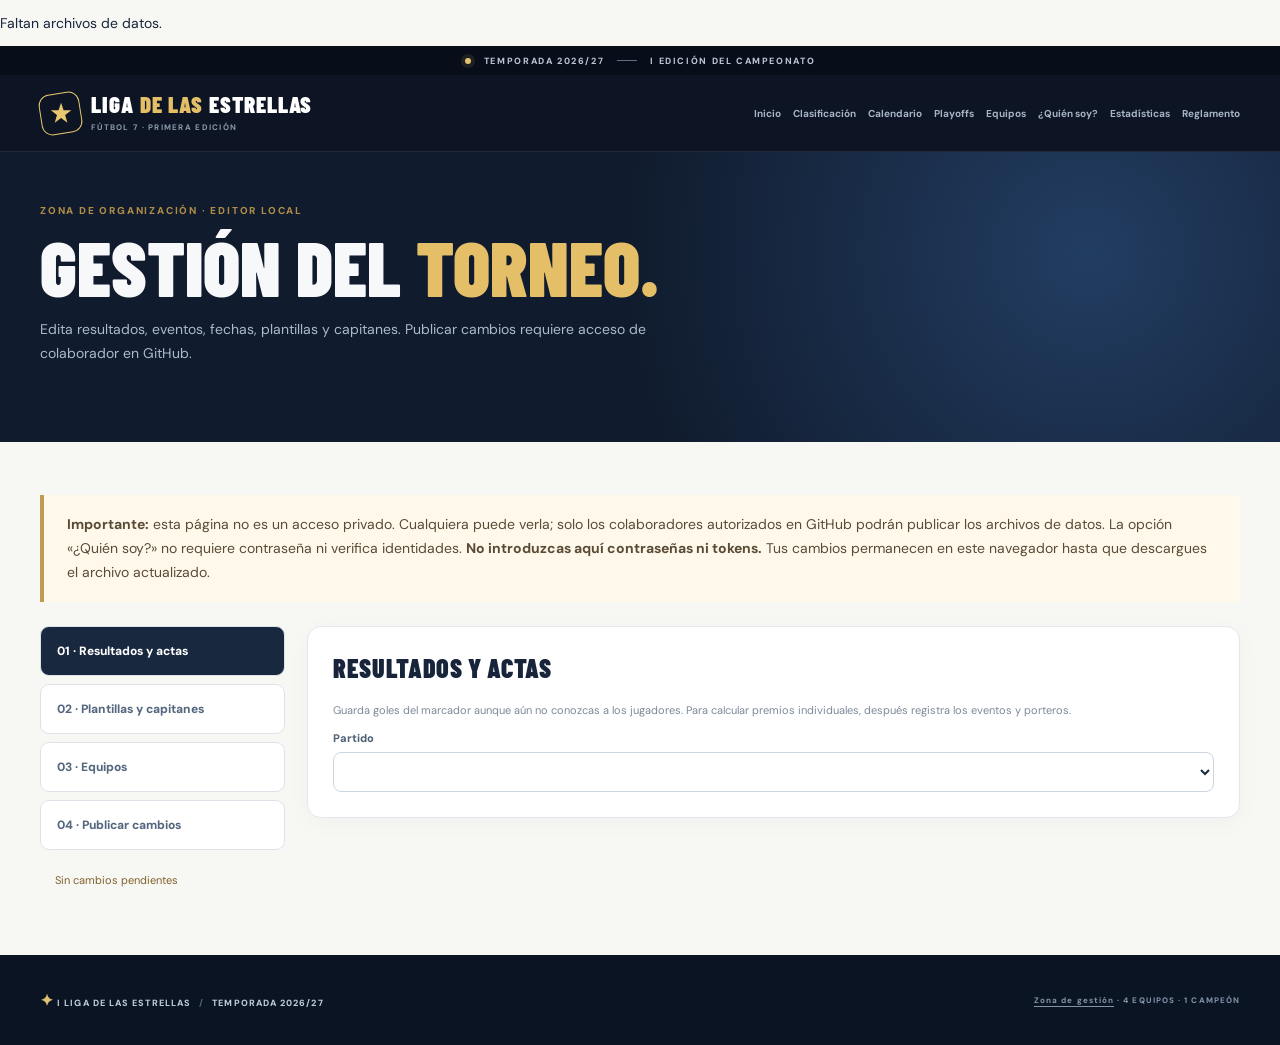
==== admin.html @ 29968f1a "Actualizar carga de datos en admin.html" ====
<!doctype html>
<html lang="es">
<head>
<meta charset="utf-8"><meta name="viewport" content="width=device-width,initial-scale=1">
<meta name="theme-color" content="#0d1524">
<meta name="description" content="Web oficial de la I Liga de las Estrellas de fútbol 7. Calendario, clasificación, equipos, playoffs y estadísticas.">
<title>Gestión | I Liga de las Estrellas</title>
<link rel="preconnect" href="https://fonts.googleapis.com"><link rel="preconnect" href="https://fonts.gstatic.com" crossorigin>
<link href="https://fonts.googleapis.com/css2?family=Barlow+Condensed:wght@500;600;700;800;900&family=DM+Sans:wght@400;500;600;700;800&display=swap" rel="stylesheet">
<link rel="stylesheet" href="styles.css"><link rel="stylesheet" href="site.css">
<script src="data.js?v=datos-20261115-2" defer></script><script src="core.js" defer></script><script src="site.js" defer></script><script src="admin.js" defer></script>
</head><body data-page="admin">
<div class="announcement"><span class="pulse"></span> TEMPORADA 2026/27 <span class="announcement-line"></span> I EDICIÓN DEL CAMPEONATO</div>
<header class="site-header"><div class="container header-inner">
<a class="brand" href="index.html" aria-label="Inicio, I Liga de las Estrellas"><span class="brand-mark" aria-hidden="true"><svg viewBox="0 0 40 40"><path d="M20 3 23.9 14.2 35.8 14.5 26.3 21.7 29.8 33.4 20 26.4 10.2 33.4 13.7 21.7 4.2 14.5 16.1 14.2Z" fill="currentColor"/></svg></span><span class="brand-name">LIGA <em>DE LAS</em> ESTRELLAS<small>FÚTBOL 7 · PRIMERA EDICIÓN</small></span></a>
<nav class="nav nav-full" aria-label="Navegación principal"><a href="index.html">Inicio</a><a href="liga.html">Clasificación</a><a href="calendario.html">Calendario</a><a href="playoffs.html">Playoffs</a><a href="equipos.html">Equipos</a><a href="quien-soy.html">¿Quién soy?</a><a href="estadisticas.html">Estadísticas</a><a href="reglamento.html">Reglamento</a></nav>
<button class="mobile-menu-btn" id="menu-toggle" aria-label="Abrir menú" aria-expanded="false" type="button">☰</button>
</div><nav class="mobile-menu" id="mobile-menu" aria-label="Navegación móvil"><a href="index.html">Inicio</a><a href="liga.html">Clasificación</a><a href="calendario.html">Calendario</a><a href="playoffs.html">Playoffs</a><a href="equipos.html">Equipos</a><a href="quien-soy.html">¿Quién soy?</a><a href="estadisticas.html">Estadísticas</a><a href="reglamento.html">Reglamento</a></nav></header>
<main><section class="page-hero"><div class="container"><span class="section-index">ZONA DE ORGANIZACIÓN · EDITOR LOCAL</span><h1>GESTIÓN DEL <em>TORNEO.</em></h1><p>Edita resultados, eventos, fechas, plantillas y capitanes. Publicar cambios requiere acceso de colaborador en GitHub.</p></div></section>
<section class="container section-block"><div class="admin-warning"><strong>Importante:</strong> esta página no es un acceso privado. Cualquiera puede verla; solo los colaboradores autorizados en GitHub podrán publicar los archivos de datos. La opción «¿Quién soy?» no requiere contraseña ni verifica identidades. <strong>No introduzcas aquí contraseñas ni tokens.</strong> Tus cambios permanecen en este navegador hasta que descargues el archivo actualizado.</div>
<div class="admin-layout"><aside class="admin-sidebar"><button type="button" class="admin-tab active" data-admin-tab="results">01 · Resultados y actas</button><button type="button" class="admin-tab" data-admin-tab="rosters">02 · Plantillas y capitanes</button><button type="button" class="admin-tab" data-admin-tab="teams">03 · Equipos</button><button type="button" class="admin-tab" data-admin-tab="publish">04 · Publicar cambios</button><div class="admin-dirty" id="dirty-status">Sin cambios pendientes</div></aside>
<div class="admin-main">
<section class="admin-pane" id="admin-results"><div class="panel"><h2>RESULTADOS Y ACTAS</h2><p class="small-note">Guarda goles del marcador aunque aún no conozcas a los jugadores. Para calcular premios individuales, después registra los eventos y porteros.</p><label class="form-field"><span>Partido</span><select id="admin-match"></select></label><div id="admin-match-form"></div></div></section>
<section class="admin-pane hidden" id="admin-rosters"><div class="panel"><h2>PLANTILLAS, FOTOS Y CAPITANES</h2><p class="small-note">Puedes subir la foto al crear cada jugador o cambiarla después. La imagen queda dentro del archivo data.js que exportarás para GitHub. Pide permiso a cada persona para publicar su fotografía.</p><form id="add-player-form" class="form-grid"><label class="form-field"><span>Nombre</span><input id="player-name" type="text" required placeholder="Nombre y apellidos" maxlength="80"></label><label class="form-field"><span>Equipo</span><select id="player-team" required></select></label><label class="form-field"><span>Dorsal (opcional)</span><input id="player-number" type="number" min="0" max="99"></label><label class="form-field"><span>Posición</span><select id="player-position"><option value="POR">Portero</option><option value="DEF">Defensa</option><option value="MED">Centrocampista</option><option value="DEL">Delantero</option></select></label><label class="form-field"><span>Fotografía (JPG, PNG o WebP)</span><input id="player-photo" type="file" accept="image/jpeg,image/png,image/webp,image/heic,image/heif"><small class="photo-field-help">La foto se reducirá automáticamente antes de guardarla.</small></label><label class="form-check"><input id="player-captain" type="checkbox"> Es capitán</label><button class="gold-button" type="submit">Añadir jugador</button></form><div id="admin-player-list"></div><input id="edit-player-photo" class="visually-hidden" type="file" accept="image/jpeg,image/png,image/webp,image/heic,image/heif" aria-label="Cambiar fotografía de jugador"></div></div></section>
<section class="admin-pane hidden" id="admin-teams"><div class="panel"><h2>NOMBRES Y COLORES</h2><p class="small-note">Puedes cambiar los nombres visibles, abreviaturas y colores. No cambies los identificadores técnicos: son los que vinculan equipos y partidos.</p><div id="admin-team-list"></div></div></section>
<section class="admin-pane hidden" id="admin-publish"><div class="panel"><h2>GUARDAR Y PUBLICAR</h2><p>Descarga el archivo <code>data.js</code> y súbelo al repositorio, sustituyendo el anterior. Una vez confirmado el cambio en GitHub, la web pública se actualizará con el nuevo calendario, las tablas y los premios.</p><div class="admin-buttons"><button class="gold-button" id="download-data" type="button">↓ Descargar data.js actualizado</button><button class="outline-button outline-dark" id="download-backup" type="button">↓ Descargar copia JSON</button></div><div class="admin-steps"><p><strong>1.</strong> En GitHub, abre el repositorio del torneo.</p><p><strong>2.</strong> Selecciona <strong>Add file → Upload files</strong> y sube el nuevo <code>data.js</code> para reemplazar el existente.</p><p><strong>3.</strong> Pulsa <strong>Commit changes</strong>. GitHub Pages desplegará el sitio actualizado.</p><p><strong>4.</strong> Avisad al otro administrador antes de editar la siguiente tanda de actas para evitar sobrescribir sus cambios.</p></div><p class="small-note">Si vuestro repositorio está bajo una cuenta personal, añade dos usuarios como colaboradores desde Settings → Collaborators. Cada cual entrará con su propia cuenta GitHub.</p></div><div class="panel"><h2>IMPORTAR COPIA DE SEGURIDAD</h2><p class="small-note">Solo admite archivos JSON exportados por este editor. Carga la copia si necesitas recuperar datos que todavía no has publicado.</p><input id="import-json" type="file" accept=".json,application/json"></div></section>
</div></div></section></main><div class="toast" id="toast" role="status" aria-live="polite"></div>
<footer class="footer"><div class="container footer-content"><div><span class="footer-star">✦</span> I LIGA DE LAS ESTRELLAS <span class="footer-separator">/</span> TEMPORADA 2026/27</div><span><a href="admin.html">Zona de gestión</a> · 4 EQUIPOS · 1 CAMPEÓN</span></div></footer>
</body></html>
---- styles.css ----
:root{--night:#0d1524;--night-2:#142137;--night-3:#1a2a43;--ink:#17243a;--muted:#76829a;--gold:#e5bf67;--gold-light:#f6d98f;--paper:#f7f7f4;--line:#e4e8ed;--cyan:#6ec5d7;--red:#e47770;--purple:#9c91d9;--green:#7ad0a1;--radius:14px}
*{box-sizing:border-box}html{scroll-behavior:smooth}body{margin:0;color:var(--ink);background:var(--paper);font-family:"DM Sans",Arial, sans-serif;font-size:14px;-webkit-font-smoothing:antialiased}a{color:inherit;text-decoration:none}button{font:inherit;cursor:pointer}button:focus-visible,a:focus-visible{outline:3px solid var(--gold);outline-offset:3px}.container{width:min(1200px,calc(100% - 64px));margin-inline:auto}.announcement{background:#080e19;color:#b9c5d3;letter-spacing:.18em;font-weight:800;text-align:center;font-size:9px;height:29px;display:flex;align-items:center;justify-content:center;gap:13px}.pulse{display:inline-block;width:6px;height:6px;background:#e7c270;border-radius:50%;box-shadow:0 0 0 4px #e7c27019}.announcement-line{display:inline-block;height:1px;width:20px;background:#607084}
.site-header{background:var(--night);color:white;border-bottom:1px solid #ffffff16}.header-inner{height:76px;display:flex;align-items:center;justify-content:space-between;gap:30px}.brand{display:flex;align-items:center;gap:10px;min-width:260px}.brand-mark{height:41px;width:41px;color:#e8c76e;border:1.5px solid #e8c76e;border-radius:11px;transform:rotate(-9deg);display:grid;place-items:center}.brand-mark svg{height:26px;width:26px;transform:rotate(9deg)}.brand-name{display:block;font-family:"Barlow Condensed",Impact,sans-serif;letter-spacing:.04em;font-size:23px;line-height:.85;font-weight:900}.brand-name em{color:var(--gold);font-style:normal}.brand-name small{display:block;margin-top:8px;color:#8b9aad;font:700 8px/1 "DM Sans",sans-serif;letter-spacing:.16em}.nav{display:flex;align-items:stretch;gap:28px;height:100%}.nav a{display:flex;align-items:center;position:relative;color:#a7b4c5;font-size:12px;font-weight:700}.nav a:hover,.nav a.active{color:#f7f1e6}.nav a.active:after{content:"";height:3px;background:var(--gold);position:absolute;bottom:0;left:0;right:0}.header-season{font:800 21px "Barlow Condensed",sans-serif;letter-spacing:.035em;border:1px solid #ffffff26;padding:7px 10px;color:white}.header-season span{color:var(--gold)}
.hero{position:relative;overflow:hidden;color:white;background:radial-gradient(ellipse at 79% 24%,#24436a 0%,transparent 39%),radial-gradient(ellipse at 18% 90%,#1b334e 0%,transparent 48%),linear-gradient(130deg,#0e1828 0%,#111e32 64%,#14243c 100%)}.hero:before{content:"";position:absolute;inset:0;opacity:.13;background-image:linear-gradient(#afc1ce2c 1px,transparent 1px),linear-gradient(90deg,#afc1ce2c 1px,transparent 1px);background-size:52px 52px;mask-image:linear-gradient(90deg,transparent 10%,black 65%)}.hero:after{content:"";position:absolute;width:640px;height:640px;right:-230px;top:-270px;border-radius:50%;border:1px solid #cfd9e321;box-shadow:0 0 0 75px #cfd9e307,0 0 0 155px #cfd9e307,0 0 0 250px #cfd9e305}.hero-orbit{position:absolute;border:1px solid #ffffff10;border-radius:50%;pointer-events:none}.orbit-one{width:900px;height:900px;left:-650px;bottom:-590px}.orbit-two{width:700px;height:700px;right:-500px;bottom:-500px}.hero-inner{position:relative;z-index:1;padding-top:42px}.eyebrow{display:flex;align-items:center;gap:10px;color:#b8c5d4;letter-spacing:.19em;font-size:9px;font-weight:800}.eyebrow-stroke{width:30px;height:2px;background:var(--gold)}.hero-grid{display:grid;grid-template-columns:1fr 270px;align-items:center;gap:36px;padding:56px 0 57px}.hero-kicker{font-size:11px;font-weight:800;letter-spacing:.23em;color:var(--gold)}.hero-kicker span{padding:0 6px;color:#6e8398}.hero h1{font:900 clamp(58px,7.4vw,112px)/.87 "Barlow Condensed",Impact,sans-serif;letter-spacing:-.015em;margin:22px 0}.hero h1 span{color:var(--gold)}.hero-copy{max-width:580px;font-size:14px;line-height:1.85;color:#b3c1d0;margin:22px 0 0}.hero-emblem{display:flex;flex-direction:column;align-items:center;opacity:.93;transform:rotate(-8deg)}.emblem-outer{width:218px;height:218px;display:grid;place-items:center;border:1px solid #d6b76c6c;border-radius:50%;box-shadow:0 0 0 7px #d6b76c0c,0 0 0 14px #d6b76c0f,0 0 0 23px #d6b76c08}.emblem-inner{height:185px;width:185px;border:2px dashed #d6b76c88;border-radius:50%;display:flex;flex-direction:column;align-items:center;justify-content:center}.emblem-star{font-size:51px;color:var(--gold);line-height:1}.emblem-num{font:900 67px/.9 "Barlow Condensed",sans-serif;color:white}.emblem-label{font-size:10px;letter-spacing:.3em;color:#d9be78;font-weight:800;margin-top:12px}.emblem-sub{font:800 11px "Barlow Condensed",sans-serif;letter-spacing:.39em;color:#d9be78;margin-top:32px}.hero-bottom{border-top:1px solid #ffffff24;display:flex;gap:32px;align-items:center;padding:23px 0 28px}.hero-team-label{color:#8fa2ba;font-size:9px;letter-spacing:.16em;font-weight:800;white-space:nowrap}.team-rail{display:flex;gap:22px;flex-wrap:wrap}.team-item{display:flex;align-items:center;gap:8px;color:#dce5ed;font-weight:700;font-size:11px}.team-dot{display:flex;align-items:center;justify-content:center;width:26px;height:26px;background:#ffffff0d;color:white;border:1px solid var(--team-color);border-radius:6px;font:800 10px "Barlow Condensed",sans-serif;letter-spacing:.05em}
.filters-wrap{background:#fff;border-bottom:1px solid var(--line);box-shadow:0 8px 26px #11203b05}.filters-inner{display:flex;gap:16px;align-items:center;justify-content:space-between;min-height:87px}.filter-heading{font-size:10px;letter-spacing:.13em;font-weight:800;display:flex;align-items:center;gap:10px}.small-cross{font-size:20px;color:#c29c4e;font-weight:500}.status-tag{letter-spacing:.08em;font-size:9px;color:#227b5b;background:#e5f5ed;padding:6px 8px;border-radius:4px}.status-tag.demo{background:#fff0d2;color:#976b1c}.filter-actions{display:flex;gap:17px;align-items:center}.segmented{display:flex;padding:4px;gap:2px;background:#edf0f3;border-radius:9px}.segment{background:transparent;border:0;color:#79849a;border-radius:6px;padding:11px 13px;font-weight:800;font-size:11px;transition:.16s}.segment.selected{color:white;background:var(--night-2);box-shadow:0 3px 7px #05182c19}.segment:hover:not(.selected){color:var(--ink)}.demo-toggle{display:flex;align-items:center;gap:7px;background:white;border:1px solid #cfd6df;border-radius:8px;padding:11px 15px;color:#465570;font-weight:800;font-size:11px;white-space:nowrap}.demo-toggle[aria-pressed=true]{background:#fff3d6;border-color:#e6bc5d;color:#785510}.demo-dot{height:7px;width:7px;border:1.5px solid currentColor;border-radius:50%}.demo-toggle[aria-pressed=true] .demo-dot{background:#d5a741}
.overview{display:grid;grid-template-columns:repeat(4,minmax(0,1fr));gap:16px;margin-top:34px;margin-bottom:76px}.summary-card{height:163px;border-radius:var(--radius);background:white;border:1px solid var(--line);position:relative;padding:24px 24px 20px;box-shadow:0 6px 22px #182a4210}.summary-card:before{content:"";position:absolute;left:0;top:26px;bottom:26px;background:var(--gold);width:3px;border-radius:0 2px 2px 0}.summary-card:nth-child(2):before{background:var(--cyan)}.summary-card:nth-child(3):before{background:var(--purple)}.summary-card:nth-child(4):before{background:var(--red)}.summary-icon{position:absolute;right:21px;top:23px;color:#bac5d2;font-size:26px;font-weight:700}.summary-icon svg{width:24px;height:24px}.summary-count{font:900 61px/1 "Barlow Condensed",sans-serif;letter-spacing:-.02em;color:var(--ink);display:block}.count-total{font-size:23px;color:#bdc4ce;font-weight:600}.summary-bottom{display:flex;flex-direction:column;gap:3px;margin-top:16px}.summary-bottom strong{letter-spacing:.1em;font-size:10px}.summary-bottom span{color:#8e9aae;font-size:10px}
.awards-section{padding-bottom:83px}.section-heading{display:flex;align-items:end;justify-content:space-between;gap:20px;margin-bottom:30px}.section-index{display:block;color:#b08d47;letter-spacing:.18em;font-size:10px;font-weight:800;margin-bottom:11px}.section-heading h2{font:900 clamp(32px,4vw,53px)/.98 "Barlow Condensed",sans-serif;letter-spacing:.01em;margin:0}.section-heading h2 em{font-style:normal;color:#b39555}.section-heading p{margin:12px 0 0;color:#7e8795;font-size:13px}.heading-aside{font:800 9px "DM Sans",sans-serif;letter-spacing:.15em;color:#9ba4af;padding-bottom:3px}.heading-aside span{color:#be9c57;padding-inline:7px}.awards-grid{display:grid;grid-template-columns:repeat(4,minmax(0,1fr));gap:17px}.award-card{min-height:341px;border-radius:13px;overflow:hidden;position:relative;color:#fff;padding:23px 22px 18px;display:flex;flex-direction:column;isolation:isolate;border:1px solid #ffffff19;box-shadow:0 8px 22px #0d20331a}.award-card:after{content:"";position:absolute;right:-50px;top:13px;width:180px;height:180px;border-radius:50%;border:1px solid currentColor;opacity:.12;box-shadow:0 0 0 30px #ffffff05,0 0 0 70px #ffffff06;z-index:-1}.award-card.gold{background:linear-gradient(145deg,#182f4a,#101d32 85%);--award:#e8c678}.award-card.cyan{background:linear-gradient(145deg,#193947,#102331 85%);--award:#79d6de}.award-card.purple{background:linear-gradient(145deg,#2b2b4d,#1b2036 85%);--award:#b0a3ff}.award-card.red{background:linear-gradient(145deg,#442c37,#2d1d2c 85%);--award:#f4a58c}.award-top{display:flex;align-items:start;justify-content:space-between;gap:10px}.award-number{font:800 12px "Barlow Condensed",sans-serif;letter-spacing:.13em;color:var(--award)}.award-symbol{height:49px;width:49px;display:grid;place-items:center;border:1px solid color-mix(in srgb,var(--award) 42%,transparent);border-radius:11px;color:var(--award);background:#ffffff0b}.award-symbol svg{height:25px;width:25px}.award-name{font:900 30px/.94 "Barlow Condensed",sans-serif;letter-spacing:.03em;margin:35px 0 7px;text-transform:uppercase;max-width:200px}.award-subtitle{font-size:10px;line-height:1.55;color:#c1cedb;min-height:31px}.award-divider{height:1px;background:#ffffff2b;margin:19px 0 18px}.award-winner-overline{color:#a1b2c3;font-size:9px;letter-spacing:.16em;font-weight:800}.award-winner{font:800 24px/.98 "Barlow Condensed",sans-serif;margin:9px 0;min-height:44px;display:flex;align-items:center;overflow-wrap:anywhere}.award-winner.muted{color:#99a9b9;font-size:22px}.award-stat{display:flex;align-items:baseline;gap:7px;color:var(--award);font:900 22px "Barlow Condensed",sans-serif}.award-stat span{font:700 9px "DM Sans",sans-serif;color:#afbdca}.award-bottom{margin-top:auto;display:flex;align-items:center;justify-content:space-between;padding-top:20px;gap:10px}.award-bottom strong{font-size:9px;letter-spacing:.08em;color:#cfdae4}.award-bottom .mini-line{display:block;height:3px;width:37px;background:var(--award);border-radius:3px}.awards-note{margin-top:19px;color:#8490a1;font-size:11px;display:flex;align-items:flex-start;gap:10px;line-height:1.6}.awards-note span{color:#ac8f55;font-size:18px;line-height:.9}
.rankings-section{padding:75px 0 84px;background:#edf1f4;border-top:1px solid #e4e8ed;border-bottom:1px solid #e3e8ed}.export-button{border:1px solid #c7d0da;background:white;border-radius:9px;display:flex;align-items:center;gap:9px;padding:12px 16px;color:#233851;font-size:11px;font-weight:800;white-space:nowrap}.export-button:hover{background:#dce5ec}.export-button svg{width:17px;height:17px}.rankings-grid{display:grid;grid-template-columns:repeat(2,minmax(0,1fr));gap:20px}.ranking-card{min-height:318px;border:1px solid #dce3eb;background:white;border-radius:13px;overflow:hidden;box-shadow:0 8px 22px #2133490a}.ranking-head{padding:23px 24px 20px;display:flex;justify-content:space-between;align-items:start;gap:10px}.ranking-head h3{font:900 28px "Barlow Condensed",sans-serif;margin:0 0 7px}.ranking-head p{margin:0;color:#93a0ad;font-size:10px}.ranking-icon{width:41px;height:41px;display:grid;place-items:center;background:#f3f5f7;color:var(--accent,#c09e5b);border-radius:8px}.ranking-icon svg{height:23px;width:23px}.ranking-table{width:100%;border-collapse:collapse;table-layout:fixed}.ranking-table th{text-align:left;background:#f3f5f8;border-top:1px solid #edf0f4;border-bottom:1px solid #edf0f4;color:#9aa5b2;font-size:9px;letter-spacing:.11em;padding:12px 14px}.ranking-table th:first-child{padding-left:24px;width:47px}.ranking-table th:nth-child(2){width:52%}.ranking-table th:last-child{text-align:right;padding-right:24px;width:75px}.ranking-table td{padding:14px 10px;border-bottom:1px solid #edf1f5;font-size:11px}.ranking-table td:first-child{padding-left:24px}.ranking-table td:last-child{text-align:right;padding-right:24px;font-weight:800;font-size:12px;white-space:nowrap}.ranking-table tbody tr:last-child td{border-bottom:0}.ranking-position{font:900 21px "Barlow Condensed",sans-serif;color:#96a3b3}.ranking-table tr:first-child .ranking-position{color:#c49c4c}.player-name{font-weight:800;color:#1f3046;font-size:12px;display:block}.player-team{color:#a0a9b5;font-size:10px;margin-top:4px;display:flex;align-items:center;gap:5px}.player-team-bullet{height:5px;width:5px;border-radius:50%;background:var(--color,#c3cad3)}.empty-state{height:179px;padding:29px 20px;text-align:center;display:flex;flex-direction:column;align-items:center;justify-content:center;color:#929eaf}.empty-icon{font-size:28px;line-height:1;color:#d2d9e0;margin-bottom:13px}.empty-state strong{font-size:12px;color:#67778c}.empty-state p{max-width:310px;font-size:11px;line-height:1.6;margin:8px 0 0}.ranking-footer{background:#fafbfd;color:#a5b0be;padding:11px 24px;font-size:9px;border-top:1px solid #edf1f5;letter-spacing:.01em}.ranking-no-eligible{font-size:10px;color:#a57843}
.method-section{padding-top:78px;padding-bottom:84px}.rules-grid{display:grid;grid-template-columns:repeat(2,minmax(0,1fr));gap:16px}.rule-item{display:flex;gap:18px;background:white;border:1px solid var(--line);padding:25px 25px 23px;border-radius:12px}.rule-number{font:900 26px "Barlow Condensed",sans-serif;color:#bf9e58;flex:0 0 30px}.rule-item h3{margin:2px 0 11px;font:900 21px "Barlow Condensed",sans-serif;letter-spacing:.035em}.rule-item p{font-size:12px;line-height:1.85;color:#717f90;margin:0}.rule-item strong{color:#31445c}.method-footer{margin-top:22px;display:flex;gap:10px;align-items:start;color:#8794a6;font-size:11px;line-height:1.6}.method-icon{display:flex;justify-content:center;align-items:center;flex:0 0 19px;height:19px;border:1px solid #abb9c5;border-radius:50%;font-weight:800;color:#80909f;font-family:Georgia,serif}.footer{background:#0b1423;color:#bfccda}.footer-content{min-height:90px;display:flex;align-items:center;justify-content:space-between;gap:16px;font-size:9px;letter-spacing:.12em;font-weight:800}.footer-content>span{color:#8293a8;font-size:8px}.footer-star{color:#dec171;font-size:16px}.footer-separator{color:#546477;margin:0 5px}.toast{position:fixed;bottom:26px;right:26px;max-width:380px;background:#132338;color:white;font-size:12px;line-height:1.5;padding:14px 19px;border-radius:9px;box-shadow:0 12px 35px #06111d4d;z-index:10;opacity:0;transform:translateY(12px);pointer-events:none;transition:.2s}.toast.visible{opacity:1;transform:translateY(0)}
@media(max-width:1100px){.container{width:min(100% - 42px,1100px)}.nav{gap:17px}.header-season{display:none}.brand{min-width:220px}.hero-grid{grid-template-columns:1fr 225px}.emblem-outer{width:180px;height:180px}.emblem-inner{width:151px;height:151px}.emblem-num{font-size:53px}.hero h1{font-size:80px}.team-rail{gap:13px}.overview{gap:11px}.summary-card{padding:22px 19px}.awards-grid{gap:10px}.award-card{padding:19px 15px 18px}.award-name{font-size:26px}.award-winner{font-size:22px}}
@media(max-width:800px){.header-inner{height:67px}.brand-name{font-size:19px}.brand{min-width:0}.brand-mark{width:35px;height:35px}.nav{gap:12px}.nav a{font-size:10px}.hero-grid{grid-template-columns:1fr 140px;gap:10px}.hero h1{font-size:67px}.hero-copy{font-size:12px}.hero-emblem{opacity:.45}.emblem-outer{width:130px;height:130px}.emblem-inner{width:110px;height:110px}.emblem-star{font-size:32px}.emblem-num{font-size:42px}.emblem-sub{display:none}.hero-bottom{align-items:start;flex-direction:column;gap:13px}.filters-inner{align-items:start;flex-direction:column;padding:17px 0;gap:12px}.filter-actions{justify-content:space-between;width:100%}.overview{grid-template-columns:repeat(2,1fr);margin-bottom:58px}.awards-grid{grid-template-columns:repeat(2,1fr)}.award-card{min-height:322px;padding:23px}.award-name{font-size:30px}.awards-section{padding-bottom:64px}.rankings-section{padding:61px 0}.section-heading h2{font-size:39px}.heading-aside{display:none}}
@media(max-width:560px){.container{width:calc(100% - 30px)}.announcement{font-size:8px;letter-spacing:.12em}.nav{display:none}.header-inner{height:64px}.brand-name{font-size:20px}.hero-inner{padding-top:27px}.eyebrow{font-size:8px;letter-spacing:.1em}.hero-grid{display:block;padding:41px 0 40px}.hero-kicker{font-size:9px}.hero h1{font-size:clamp(57px,14.8vw,80px);margin:14px 0;line-height:.88}.hero-copy{max-width:345px;font-size:12px;line-height:1.8}.hero-emblem{display:none}.team-rail{display:grid;grid-template-columns:repeat(2,1fr);gap:12px 14px;width:100%}.team-item{font-size:10px}.hero-bottom{padding:17px 0 22px}.filters-inner{min-height:auto}.filter-heading{font-size:9px}.filter-actions{align-items:stretch;flex-wrap:wrap;gap:8px}.segmented{flex:1}.segment{flex:1;font-size:9px;padding:10px 7px}.demo-toggle{padding:9px 12px;font-size:10px}.overview{margin-top:20px;margin-bottom:57px;gap:9px}.summary-card{height:133px;padding:18px 17px}.summary-card:before{top:19px;bottom:19px}.summary-count{font-size:49px}.count-total{font-size:19px}.summary-icon{right:14px;top:17px;font-size:21px}.summary-icon svg{height:20px;width:20px}.summary-bottom{margin-top:13px}.summary-bottom strong{font-size:9px}.summary-bottom span{font-size:9px}.section-heading{margin-bottom:23px}.section-heading h2{font-size:36px}.section-heading p{font-size:11px;line-height:1.5}.awards-grid{gap:11px}.award-card{padding:17px 15px 15px;min-height:310px}.award-symbol{width:39px;height:39px}.award-symbol svg{width:20px;height:20px}.award-name{font-size:25px;margin:30px 0 8px}.award-subtitle{font-size:9px;min-height:39px}.award-divider{margin:14px 0 14px}.award-winner{font-size:20px}.award-winner.muted{font-size:18px}.award-bottom{padding-top:12px}.award-bottom strong{font-size:8px}.award-stat{font-size:21px}.rankings-grid{grid-template-columns:1fr;gap:14px}.rankings-section .section-heading{align-items:start;flex-direction:column;gap:14px}.ranking-card{min-height:290px}.ranking-head{padding:20px}.ranking-table td:first-child,.ranking-table th:first-child{padding-left:15px}.ranking-table td:last-child,.ranking-table th:last-child{padding-right:15px}.rules-grid{grid-template-columns:1fr;gap:10px}.rule-item{padding:19px;gap:13px}.method-section{padding-top:59px;padding-bottom:65px}.footer-content{flex-direction:column;justify-content:center;min-height:95px;gap:7px;text-align:center}.footer-content>span{font-size:7px}.toast{left:15px;right:15px;bottom:15px;max-width:none}}
@media(prefers-reduced-motion:reduce){*,*:before,*:after{scroll-behavior:auto!important;transition:none!important}}
---- site.css ----
/* Site-wide pages for the I Liga de las Estrellas */
.nav-full{gap:17px}.nav-full a{font-size:10.5px;white-space:nowrap}.brand{min-width:245px}.site-header{position:relative;z-index:20}.mobile-menu-btn{display:none;border:1px solid #ffffff35;color:white;background:transparent;border-radius:7px;padding:7px 11px;font-size:22px}.mobile-menu{display:none;background:#101d31;border-top:1px solid #ffffff23}.mobile-menu.open{display:grid;grid-template-columns:repeat(2,1fr);gap:0}.mobile-menu a{color:#dbe6f0;padding:14px 20px;border-bottom:1px solid #ffffff1b;font-weight:700}.mobile-menu a:hover{background:#20314d}
.home-hero{background:radial-gradient(circle at 84% 20%,#30496f,transparent 35%),linear-gradient(125deg,#0b1424,#172943);color:white;overflow:hidden;position:relative}.home-hero:after{content:"";position:absolute;inset:0;opacity:.13;background-image:linear-gradient(#bdcee233 1px,transparent 1px),linear-gradient(90deg,#bdcee233 1px,transparent 1px);background-size:64px 64px;pointer-events:none}.home-hero-inner{position:relative;z-index:1;min-height:395px;display:flex;align-items:center;justify-content:space-between;gap:42px;padding-block:55px}.hero-content h1{font:900 clamp(52px,6vw,94px)/.9 "Barlow Condensed",Impact,sans-serif;margin:22px 0;letter-spacing:-.02em}.hero-content h1 span{color:var(--gold)}.hero-content p{max-width:490px;color:#adbfce;line-height:1.9}.hero-buttons{display:flex;flex-wrap:wrap;gap:12px;margin-top:29px}.gold-button,.outline-button{display:inline-flex;align-items:center;justify-content:center;gap:10px;border-radius:8px;padding:14px 20px;background:var(--gold);border:1px solid var(--gold);color:#142033;font-weight:800;font-size:12px;text-align:center}.gold-button:hover{background:#f4d685}.outline-button{background:transparent;color:white;border-color:#ffffff5b}.outline-button:hover{background:#ffffff15}.outline-dark{color:#2a3a50;border-color:#bcc7d2}.hero-crest{width:230px;height:230px;border-radius:50%;border:2px solid #e4c77d8c;box-shadow:0 0 0 14px #e4c77d10,0 0 0 40px #e4c77d09;flex-shrink:0;display:flex;flex-direction:column;align-items:center;justify-content:center;text-align:center;transform:rotate(-7deg)}.hero-crest span{font-size:70px;color:var(--gold);line-height:1}.hero-crest small{color:#b6c3d1;font-size:9px;letter-spacing:.24em}.hero-crest strong{font:900 27px/.95 "Barlow Condensed",sans-serif;color:#faf7ef;margin-top:8px}
.section-block{padding-block:53px}.section-subblock{margin-top:25px}.dashboard-stats{display:grid;grid-template-columns:repeat(4,1fr);gap:14px}.metric{padding:21px 22px;background:white;border:1px solid var(--line);border-radius:13px;box-shadow:0 4px 18px #182a4210;min-height:111px}.metric b{display:block;font:900 42px "Barlow Condensed",sans-serif}.metric span{font-size:10px;letter-spacing:.08em;font-weight:800;color:#788699}.duo-grid{display:grid;grid-template-columns:1.1fr 1fr;gap:22px}.panel{background:#fff;border-radius:14px;padding:25px;border:1px solid var(--line);box-shadow:0 5px 25px #17263a08;min-width:0}.panel h2{font:900 26px "Barlow Condensed",sans-serif;letter-spacing:.025em;margin:0 0 18px}.panel-title{font:900 23px "Barlow Condensed",sans-serif;margin:0 0 16px}.panel-title-row{display:flex;align-items:center;justify-content:space-between;gap:16px}.pill{display:inline-flex;border-radius:20px;background:#f3e9d1;color:#81622e;padding:8px 13px;font-size:10px;font-weight:800}.text-link{font-size:12px;color:#a68138;text-decoration:underline;text-underline-offset:5px;font-weight:800;white-space:nowrap}.text-link:hover{color:#795d27}.table-scroll{overflow-x:auto}.league-table{width:100%;border-collapse:collapse;min-width:540px}.league-table th{text-align:right;color:#8796a9;white-space:nowrap;font-size:10px;letter-spacing:.05em;padding:13px 9px;background:#f0f3f6}.league-table th:first-child,.league-table td:first-child{text-align:left;padding-left:13px}.league-table th:nth-child(2),.league-table td:nth-child(2){text-align:left}.league-table td{border-bottom:1px solid #e9edf1;text-align:right;padding:17px 9px;font-weight:700;font-size:12px}.league-table tr:last-child td{border-bottom:0}.league-table td:last-child{font-size:15px;color:#a7833e;font-weight:900}.league-table .team-title{display:flex;align-items:center;gap:10px;white-space:nowrap}.pos-chip{display:inline-flex;width:22px;height:24px;align-items:center;justify-content:center;background:#f0f2f4;border-radius:5px;color:#65758a}.pos-chip.top{background:#f2e5c9;color:#80652d}.team-emblem{background:#f7f9fb;color:var(--team);border:2px solid var(--team);display:inline-flex;align-items:center;justify-content:center;border-radius:9px;width:42px;height:42px;font:900 13px "Barlow Condensed",sans-serif;flex-shrink:0;letter-spacing:.04em}.team-emblem.big{width:70px;height:70px;font-size:19px;border-radius:15px}.small-note{font-size:11px;line-height:1.65;color:#7d8999}.item-line{display:flex;align-items:center;justify-content:space-between;gap:15px;padding:14px 0;border-bottom:1px solid #e9edf1}.item-line:last-child{border:0}.team-pair{display:flex;align-items:center;gap:8px;flex-wrap:wrap}.mini-score{font:900 20px "Barlow Condensed",sans-serif;white-space:nowrap}.muted{color:#8a96a4}.tag{font:800 9px "DM Sans",sans-serif;letter-spacing:.08em;text-transform:uppercase;color:#80612a;background:#f3ebd8;border-radius:5px;padding:6px 8px}.info-stack{line-height:1.75;color:#546176}.team-grid{display:grid;grid-template-columns:repeat(4,minmax(0,1fr));gap:17px}.team-grid.full{grid-template-columns:repeat(2,minmax(0,1fr));gap:23px}.team-card{border-radius:13px;background:white;border:1px solid var(--line);padding:22px;box-shadow:0 5px 17px #1220390c;display:flex;flex-direction:column;gap:10px;min-width:0}.team-card .team-name{font:900 26px/.98 "Barlow Condensed",sans-serif;margin:8px 0 0}.team-card .team-subtitle{font-size:11px;color:#8190a2}.team-card .team-color{height:4px;background:var(--team);border-radius:9px}.team-card .captain-list{margin-top:10px;display:grid;gap:7px;color:#53647c;font-size:12px}.team-card .captain-list strong{color:#26374b}.team-card .roster{margin-top:14px;border-top:1px solid #eef1f5;padding-top:10px}.team-card .roster h3{font:800 11px "DM Sans",sans-serif;letter-spacing:.09em}.team-card .roster ul{padding-left:17px;line-height:1.75;font-size:11px;color:#5f6f81}.team-card .team-foot{margin-top:auto;padding-top:10px;font-size:11px;color:#8190a2}.dark-band{background:#111d30;color:#f3f6fa;padding-block:64px}.heading-light h2{color:white}.heading-light p{color:#9bafc5}.dark-band .section-heading{margin-bottom:25px}.award-teasers{display:grid;grid-template-columns:repeat(4,1fr);gap:15px}.award-teasers a{background:white;border:1px solid var(--line);padding:20px;border-radius:11px;display:flex;flex-direction:column;gap:10px}.award-teasers a:hover{transform:translateY(-2px);box-shadow:0 8px 20px #1523391d}.award-teasers span{color:#b38f4f;font-weight:900;font-size:11px}.award-teasers strong{font:900 25px "Barlow Condensed",sans-serif}.award-teasers small{color:#8996a6}
.page-hero{color:#f7f8fa;background:radial-gradient(circle at 85% 35%,#223d62,transparent 42%),#101b2d;padding:52px 0 62px}.page-hero h1{font:900 clamp(48px,6vw,80px)/.93 "Barlow Condensed",sans-serif;margin:14px 0 16px}.page-hero h1 em{font-style:normal;color:var(--gold)}.page-hero p{max-width:655px;color:#abbacc;line-height:1.7}.overline{color:#b89755;font-size:10px;font-weight:900;letter-spacing:.13em}.rules-content{display:grid;grid-template-columns:repeat(2,1fr);gap:20px}.rules-content .panel{line-height:1.8}.rules-content .panel p{color:#5d6a7d}.info-card{background:#e8eef3;border:1px solid #d7e1e9;border-radius:13px;margin-top:24px;padding:22px 25px}.info-card h3{margin:0 0 9px;font:900 23px "Barlow Condensed",sans-serif}.info-card p{margin:0;color:#5c6e83;line-height:1.8}.phase-tabs{display:flex;flex-wrap:wrap;gap:8px;margin-bottom:24px}.tab-button{background:white;border:1px solid #d4dde6;color:#667589;border-radius:8px;font-size:11px;font-weight:800;padding:11px 16px}.tab-button.active{background:#172b45;color:white;border-color:#172b45}.fixtures-grid{display:grid;grid-template-columns:repeat(2,1fr);gap:20px}.fixture-card{background:white;border-radius:13px;border:1px solid var(--line);overflow:hidden}.fixture-header{padding:17px 22px;background:#17273f;color:white;display:flex;align-items:center;justify-content:space-between;gap:10px}.fixture-header strong{font:900 23px "Barlow Condensed",sans-serif}.fixture-header small{color:#c0cde0;font-size:10px}.fixture-body{padding:8px 22px}.fixture-match{display:grid;grid-template-columns:60px 1fr 60px 1fr;align-items:center;gap:8px;padding:18px 0;border-bottom:1px solid #e9edf2}.fixture-match:last-child{border:0}.fixture-match time{font-size:11px;color:#7f8da0}.fixture-match .fixture-local{text-align:right}.fixture-match .fixture-visitor{text-align:left}.fixture-match .fixture-score{text-align:center;border-radius:7px;background:#eff2f6;font:900 18px "Barlow Condensed",sans-serif;padding:8px 3px;white-space:nowrap}.fixture-match .fixture-score.played{background:#e9e0cc;color:#72562a}.fixture-team{font-size:12px;font-weight:800;overflow-wrap:anywhere}.winter-notice{margin-top:20px;padding:17px;background:#e9eef4;border-radius:10px;color:#52647b;line-height:1.6}.playoff-bracket{display:grid;grid-template-columns:1fr 1fr;gap:19px}.bracket-col{display:flex;flex-direction:column;gap:17px}.bracket-label{font:900 20px "Barlow Condensed",sans-serif;color:#9e8046;letter-spacing:.08em}.bracket-match{background:#fff;border:1px solid var(--line);border-radius:12px;overflow:hidden}.bracket-match .match-label{background:#192a43;color:#d0def0;padding:12px 18px;font-weight:800;font-size:11px;letter-spacing:.08em}.bracket-match .bracket-team{display:flex;align-items:center;justify-content:space-between;gap:12px;padding:15px 20px;border-bottom:1px solid #e7ecf0;font-size:13px;font-weight:700}.bracket-match .bracket-team:last-of-type{border:0}.bracket-match .bracket-team.won{background:#f9f2df;color:#74531d}.bracket-team b{font:900 24px "Barlow Condensed",sans-serif}.bracket-info{display:block;color:#8794a5;font-size:10px;background:#fafbfc;padding:10px 19px}.playoffs-progress{margin-bottom:23px;color:#5c6e83}.playoff-bracket .bracket-col:nth-child(2){padding-top:44px}.admin-warning{border-left:4px solid #bf9c50;background:#fff9ec;padding:18px 23px;margin-bottom:24px;line-height:1.7;color:#5a4b35}.admin-layout{display:grid;grid-template-columns:245px 1fr;align-items:start;gap:22px}.admin-sidebar{display:flex;flex-direction:column;gap:8px;position:sticky;top:18px}.admin-tab{border:1px solid #dde2e9;background:white;color:#54677e;border-radius:9px;text-align:left;padding:16px;font-size:12px;font-weight:800}.admin-tab.active{background:#17283f;color:white}.admin-dirty{font-size:11px;color:#82612b;padding:15px}.hidden{display:none!important}.admin-main .panel{margin-bottom:20px}.form-grid{display:grid;grid-template-columns:repeat(2,minmax(0,1fr));gap:14px;align-items:end}.form-field{display:flex;flex-direction:column;gap:7px;font-size:11px;font-weight:800;color:#4f6175}.form-field input,.form-field select,.form-field textarea,select,input[type=text],input[type=number],input[type=date],input[type=time]{font:inherit;color:#1a293b;border:1px solid #cbd5e0;border-radius:8px;padding:11px;background:#fff;width:100%;min-width:0}.form-field input:focus,.form-field select:focus{border-color:#bb9650;outline:1px solid #bb9650}.form-check{display:flex;gap:9px;align-items:center;font-weight:700;color:#51647b}.score-fields{display:grid;grid-template-columns:1fr 130px 130px 1fr;gap:14px;align-items:end}.form-section{margin-top:23px;padding-top:21px;border-top:1px solid #e5ebf1}.form-section h3{font:900 21px "Barlow Condensed",sans-serif;margin:0 0 13px}.admin-buttons{display:flex;flex-wrap:wrap;gap:10px;margin-top:20px}.admin-steps{background:#f4f6f8;border-radius:10px;margin-top:23px;padding:20px}.admin-steps p{margin:7px 0;font-size:12px;color:#52647a;line-height:1.7}.admin-player-row,.admin-team-row{display:flex;align-items:center;gap:14px;padding:14px 0;border-bottom:1px solid #e8edf2}.admin-player-row>*:first-child{flex:1}.admin-team-row{display:grid;grid-template-columns:1fr 1fr 100px 75px;gap:14px}.danger-btn,.minor-btn{border:1px solid #d3dce5;background:white;color:#536a7e;border-radius:8px;padding:9px 12px;font-size:11px;font-weight:800}.danger-btn{color:#a64c50;border-color:#efd7d7}.event-line{display:grid;grid-template-columns:110px 1fr 1fr auto;align-items:end;gap:9px;padding:11px 0;border-bottom:1px solid #edf1f4}.event-line select{font-size:11px}.roster-selector{display:grid;grid-template-columns:repeat(2,1fr);gap:8px}.roster-selector label{font-size:11px;color:#56667c}.admin-saving{margin-top:22px;padding-top:15px;border-top:1px solid #e5ebf1}.admin-saving .gold-button{width:100%}.empty-note{color:#8291a2;font-size:12px;line-height:1.75}.footer a{text-decoration:underline;text-underline-offset:3px}
@media(max-width:1130px){.header-inner{gap:15px}.nav-full{gap:10px}.nav-full a{font-size:9px}.brand{min-width:215px}.brand-name{font-size:21px}}
@media(max-width:950px){.nav-full{display:none}.mobile-menu-btn{display:block;margin-left:auto}.brand{min-width:0}.team-grid{grid-template-columns:repeat(2,1fr)}}
@media(max-width:700px){.home-hero-inner{min-height:0;padding-block:58px}.hero-crest{display:none}.hero-content h1{font-size:clamp(56px,12vw,86px)}.dashboard-stats{grid-template-columns:repeat(2,1fr);gap:10px}.metric{padding:15px;min-height:90px}.metric b{font-size:35px}.duo-grid,.fixtures-grid,.playoff-bracket,.team-grid.full,.rules-content,.admin-layout{grid-template-columns:1fr}.section-block{padding-block:35px}.team-grid{grid-template-columns:repeat(2,1fr)}.award-teasers{grid-template-columns:repeat(2,1fr)}.playoff-bracket .bracket-col:nth-child(2){padding-top:0}.admin-sidebar{position:static;display:grid;grid-template-columns:repeat(2,1fr)}.admin-dirty{grid-column:1/-1}.form-grid{grid-template-columns:1fr 1fr}.score-fields{grid-template-columns:1fr 1fr}.event-line{grid-template-columns:1fr 1fr}.admin-team-row{grid-template-columns:1fr 1fr}.fixture-match{grid-template-columns:45px 1fr 53px 1fr;gap:5px}.fixture-body{padding:7px 13px}.fixture-team{font-size:10px}.page-hero{padding-block:40px}.page-hero h1{font-size:clamp(44px,11vw,65px)}}
@media(max-width:430px){.container{width:calc(100% - 28px)}.team-grid{grid-template-columns:1fr}.form-grid{grid-template-columns:1fr}.award-teasers{grid-template-columns:repeat(2,1fr)}.admin-sidebar{grid-template-columns:1fr}.admin-team-row{grid-template-columns:1fr}.section-heading{align-items:start;flex-direction:column}.hero-content h1{font-size:55px}}

.team-emblem.real{background:#eef0ef;overflow:hidden;border-color:#d8dde3}.team-emblem.real img{width:100%;height:100%;display:block;object-fit:cover}
#home-standings{overflow-x:auto;max-width:100%}
.bracket-match .bracket-team{color:#203149}
.dark-band .bracket-info{color:#76869b}
@media(max-width:700px){.award-teasers{grid-template-columns:repeat(2,minmax(0,1fr))}.award-teasers a{min-width:0;overflow-wrap:anywhere;padding:16px}.award-teasers strong{font-size:21px}}

/* Who-am-I navigation + player photos (v2) */
.nav-full{gap:12px}.nav-full a{font-size:10px}.brand{min-width:225px}
.visually-hidden{position:absolute!important;width:1px;height:1px;padding:0;margin:-1px;overflow:hidden;clip:rect(0,0,0,0);white-space:nowrap;border:0}
.photo-field-help{font-size:10px;line-height:1.5;color:#778a9e;font-weight:500}
.admin-player-row{flex-wrap:wrap;gap:10px}.admin-player-details{display:flex;align-items:center;flex:1;gap:12px;min-width:170px}.admin-avatar{width:45px;height:45px;border-radius:12px;background:#e7edf3;color:#405573;font:900 17px "Barlow Condensed",sans-serif;display:grid;place-items:center;overflow:hidden;flex-shrink:0}.admin-avatar img{width:100%;height:100%;object-fit:cover}.admin-player-name{min-width:0}.admin-player-actions{display:flex;gap:8px;align-items:center;flex-wrap:wrap}.admin-player-actions button{font-size:11px}.photo-button{background:#eef2f7;border:1px solid #c8d5e3;border-radius:6px;color:#2d425b;font-weight:800;padding:8px 10px;cursor:pointer}.photo-button:hover{background:#e2e9f1}
.team-roster-grid{display:grid;grid-template-columns:repeat(2,minmax(0,1fr));gap:8px;margin-top:10px}.team-player-link{display:flex;align-items:center;gap:9px;padding:9px;background:#f4f6f9;border:1px solid #e5ebf1;border-radius:10px;min-width:0}.team-player-link:hover{border-color:#d0ad6a;background:#fffaf0}.team-player-link strong{display:block;color:#20324a;font-size:11px;overflow-wrap:anywhere}.team-player-link small{font-size:10px;display:block;color:#718198;margin-top:4px}.team-player-photo{width:42px;height:42px;border-radius:9px;overflow:hidden;background:#e0e7f0;color:#3b5272;font:900 16px "Barlow Condensed",sans-serif;display:grid;place-items:center;flex:none}.team-player-photo img{width:100%;height:100%;object-fit:cover}
.personal-cta{display:flex;justify-content:space-between;align-items:center;background:#182a44;padding:34px 40px;border:1px solid #536985;border-radius:16px;gap:24px;color:#f7f8fa;overflow:hidden}.personal-cta-copy{max-width:650px;position:relative;z-index:1}.personal-cta h2{font:900 clamp(34px,4vw,56px)/1 "Barlow Condensed",sans-serif;margin:11px 0}.personal-cta em{color:var(--gold);font-style:normal}.personal-cta p{color:#b4c1d1;line-height:1.7;max-width:490px;margin:0 0 21px}.personal-cta-star{font-size:155px;color:#d7b574;line-height:1;opacity:.6;transform:rotate(-10deg)}
@media(max-width:700px){.team-roster-grid{grid-template-columns:1fr}.personal-cta{padding:27px}.personal-cta-star{display:none}}

/* PORTADA - LEYENDAS DEL FUTBOL */

.home-hero {
  background-color: #0b1424;
  background-image:
    linear-gradient(
      90deg,
      #0b1424 0%,
      rgba(11,20,36,.94) 30%,
      rgba(11,20,36,.30) 78%,
      rgba(11,20,36,.10) 100%
    ),
    url("assets/leyendas.png");
  background-position: center, right bottom;
  background-repeat: no-repeat;
  background-size: cover, auto 100%;
}

.home-hero-inner {
  min-height: 500px;
}

.home-hero .hero-crest {
  display: none;
}

/* ADAPTACIÓN PARA TELÉFONOS */

@media (max-width: 700px) {
  .home-hero {
    background-image:
      linear-gradient(
        180deg,
        #0b1424 0%,
        rgba(11,20,36,.94) 45%,
        rgba(11,20,36,.05) 100%
      ),
      url("assets/leyendas.png");
    background-position: center, center bottom;
    background-size: cover, 110% auto;
  }

  .home-hero-inner {
    min-height: 660px;
    align-items: flex-start;
    padding: 40px 0 240px;
  }
}


.home-hero {
  --leyendas-image: url("./assets/Leyendas%20del%20fu%CC%81tbol%20en%20blanco.png");
  background-image: linear-gradient(90deg, #0b1424 0%, rgba(11,20,36,.94) 30%, rgba(11,20,36,.30) 78%, rgba(11,20,36,.10) 100%), var(--leyendas-image);
}

@media (max-width: 700px) {
  .home-hero {
    background-image: linear-gradient(180deg, #0b1424 0%, rgba(11,20,36,.94) 45%, rgba(11,20,36,.05) 100%), var(--leyendas-image);
    background-size: cover, 100% auto;
  }
}


@media (min-width: 701px) {
  .home-hero { background-size: cover, auto 88%; background-position: center, right bottom; }
  .home-hero .hero-content h1 { transform: translateX(-24px); }
}


/* Imagen de fondo del Trofeo Zamora */
body[data-page="estadisticas"] .award-card:first-child {
  background-image: linear-gradient(90deg, rgba(11,20,36,.96) 0%, rgba(11,20,36,.90) 48%, rgba(11,20,36,.15) 100%), url("assets/zamora-sin-fondo.png");
  background-repeat: no-repeat;
  background-position: center, right bottom;
  background-size: cover, auto 100%;
}

@media (max-width: 700px) {
  body[data-page="estadisticas"] .award-card:first-child {
    background-size: cover, auto 90%;
  }
}


body[data-page="estadisticas"] .award-card:first-child {
  background-image: linear-gradient(90deg, rgba(11,20,36,.97) 0%, rgba(11,20,36,.90) 43%, rgba(11,20,36,.45) 100%), url("assets/zamora-sin-fondo.png");
  background-size: cover, auto 76%;
  background-position: center, right bottom;
}

@media (max-width: 700px) {
  body[data-page="estadisticas"] .award-card:first-child {
    background-size: cover, auto 70%;
  }
}


/* Ajuste de posición y visibilidad del portero Zamora */
body[data-page="estadisticas"] .award-card:first-child {
  background-color: #17263d;
  background-image: linear-gradient(90deg, rgba(11,20,36,.88) 0%, rgba(11,20,36,.68) 45%, rgba(11,20,36,.22) 100%), url("assets/zamora-sin-fondo.png");
  background-position: center, calc(100% + 95px) calc(100% - 30px);
}


/* Fondo del premio Pichichi */
body[data-page="estadisticas"] .award-card:nth-child(2) {
  background-color: #172a38;
  background-image: linear-gradient(90deg, rgba(10,27,42,.88) 0%, rgba(10,27,42,.67) 48%, rgba(10,27,42,.18) 100%), url("assets/pichichi-sin-fondo.png");
  background-repeat: no-repeat;
  background-size: cover, auto 92%;
  background-position: center, calc(100% + 14px) bottom;
}
@media (max-width: 700px) {
  body[data-page="estadisticas"] .award-card:nth-child(2) {
    background-size: cover, auto 88%;
    background-position: center, calc(100% + 10px) bottom;
  }
}


/* Más presencia para Pichichi y fondo Playmaker */
body[data-page="estadisticas"] .award-card:nth-child(2) {
  background-image: linear-gradient(90deg, rgba(10,27,42,.76) 0%, rgba(10,27,42,.43) 48%, rgba(10,27,42,.07) 100%), url("assets/pichichi-sin-fondo.png");
  background-size: cover, auto 115%;
  background-position: center, calc(100% + 25px) bottom;
}
body[data-page="estadisticas"] .award-card:nth-child(3) {
  background-color: #24243c;
  background-image: linear-gradient(90deg, rgba(20,18,39,.91) 0%, rgba(20,18,39,.64) 50%, rgba(20,18,39,.28) 100%), url("assets/playmaker-original.png");
  background-repeat: no-repeat;
  background-size: cover, auto 118%;
  background-position: center, 42% bottom;
}
@media (max-width: 700px) {
  body[data-page="estadisticas"] .award-card:nth-child(2) {
    background-size: cover, auto 108%;
    background-position: center, calc(100% + 20px) bottom;
  }
  body[data-page="estadisticas"] .award-card:nth-child(3) {
    background-size: cover, auto 112%;
    background-position: center, 42% bottom;
  }
}


/* Encuadre final de las fotografías de premios */
body[data-page="estadisticas"] .award-card:nth-child(2) {
  background-position: center, calc(100% + 25px) 24px;
}
body[data-page="estadisticas"] .award-card:nth-child(3) {
  background-size: cover, auto 95%;
  background-position: center, 42% 14px;
}
@media (max-width: 700px) {
  body[data-page="estadisticas"] .award-card:nth-child(2) {
    background-position: center, calc(100% + 20px) 20px;
  }
  body[data-page="estadisticas"] .award-card:nth-child(3) {
    background-size: cover, auto 94%;
    background-position: center, 42% 14px;
  }
}

body[data-page="estadisticas"] .award-card:nth-child(3) { background-position: center, 25% 14px; }
@media (max-width: 700px) { body[data-page="estadisticas"] .award-card:nth-child(3) { background-position: center, 25% 14px; } }


/* Fotografías completas en Zamora y Pichichi */
body[data-page="estadisticas"] .award-card:first-child {
  background-image: linear-gradient(90deg, rgba(11,20,36,.90) 0%, rgba(11,20,36,.64) 50%, rgba(11,20,36,.28) 100%), url("assets/zamora-original.png");
  background-repeat: no-repeat;
  background-size: cover, auto 100%;
  background-position: center, 52% center;
}
body[data-page="estadisticas"] .award-card:nth-child(2) {
  background-image: linear-gradient(90deg, rgba(10,27,42,.90) 0%, rgba(10,27,42,.64) 50%, rgba(10,27,42,.28) 100%), url("assets/pichichi-original.png");
  background-repeat: no-repeat;
  background-size: cover, auto 100%;
  background-position: center, 51% center;
}
@media (max-width: 700px) {
  body[data-page="estadisticas"] .award-card:first-child { background-size: cover, auto 100%; background-position: center, 52% center; }
  body[data-page="estadisticas"] .award-card:nth-child(2) { background-size: cover, auto 100%; background-position: center, 51% center; }
}


/* Premios: fotografías un 10 % más visibles y fondo Carnicero */
body[data-page="estadisticas"] .award-card:first-child {
  background-image: linear-gradient(90deg, rgba(11,20,36,.80) 0%, rgba(11,20,36,.54) 50%, rgba(11,20,36,.18) 100%), url("assets/zamora-original.png");
}
body[data-page="estadisticas"] .award-card:nth-child(2) {
  background-image: linear-gradient(90deg, rgba(10,27,42,.80) 0%, rgba(10,27,42,.54) 50%, rgba(10,27,42,.18) 100%), url("assets/pichichi-original.png");
}
body[data-page="estadisticas"] .award-card:nth-child(3) {
  background-image: linear-gradient(90deg, rgba(20,18,39,.81) 0%, rgba(20,18,39,.54) 50%, rgba(20,18,39,.18) 100%), url("assets/playmaker-original.png");
}
body[data-page="estadisticas"] .award-card:nth-child(4) {
  background-color: #30202b;
  background-image: linear-gradient(90deg, rgba(37,18,31,.80) 0%, rgba(37,18,31,.54) 50%, rgba(37,18,31,.18) 100%), url("assets/carnicero-original.png");
  background-repeat: no-repeat;
  background-size: cover, auto 100%;
  background-position: center, 51% center;
}
@media (max-width: 700px) {
  body[data-page="estadisticas"] .award-card:nth-child(4) {
    background-size: cover, auto 100%;
    background-position: center, 51% center;
  }
}


/* FONDO DE REGLAMENTO SIN MOVER EL TEXTO */

body[data-page="reglamento"] .page-hero {
  background-color: #0b1927;

  background-image:
    linear-gradient(
      90deg,
      rgba(11,25,39,.96) 0%,
      rgba(11,25,39,.72) 40%,
      rgba(11,25,39,0) 80%
    ),
    url("assets/fondo-reglamento-tebas.png");

  background-size: 100% 100%, auto 100%;
  background-position: center, right center;
  background-repeat: no-repeat;
}

/* VERSIÓN MÓVIL */

@media (max-width: 700px) {
  body[data-page="reglamento"] .page-hero {
    background-size: 100% 100%, auto 65%;
    background-position: center, right bottom;
  }
}

/* Móvil: mostrar completos a los protagonistas sin desplazar el texto */
@media (max-width: 700px) {
  body[data-page="reglamento"] .page-hero {
    padding-bottom: 205px;
    background-image: linear-gradient(180deg, rgba(11,25,39,.98) 0%, rgba(11,25,39,.96) 55%, rgba(11,25,39,.32) 100%), url("assets/fondo-reglamento-tebas.png");
    background-size: 100% 100%, 100% auto;
    background-position: center, center bottom;
  }
}

/* Estadísticas: tres premios individuales y dos títulos de equipo */
body[data-page="estadisticas"] .awards-grid { grid-template-columns: repeat(3, minmax(0, 1fr)); }
body[data-page="estadisticas"] .awards-grid .award-card.golden-ball {
  --award: #f1d27f;
  background-color: #202b3d;
  background-image: linear-gradient(90deg, rgba(11,20,36,.92), rgba(11,20,36,.65) 55%, rgba(11,20,36,.18)), url("assets/balon-oro-torneo.png");
  background-repeat: no-repeat;
  background-size: cover;
  background-position: center, center 28%;
}
body[data-page="estadisticas"] .team-awards { padding-top: 0; }
body[data-page="estadisticas"] .team-awards-grid { display: grid; grid-template-columns: repeat(2, minmax(0, 1fr)); gap: 17px; }
body[data-page="estadisticas"] .team-awards-grid .award-card { min-height: 350px; --award: #f1d27f; }
body[data-page="estadisticas"] .team-awards-grid .award-name { max-width: 330px; }
body[data-page="estadisticas"] .team-awards-grid .award-symbol { font-size: 27px; }
body[data-page="estadisticas"] .team-awards-grid .regular-champion {
  background-color: #172b3a;
  background-image: linear-gradient(90deg, rgba(11,20,36,.92), rgba(11,20,36,.64) 55%, rgba(11,20,36,.28)), url("assets/campeon-liga-regular.png");
  background-repeat: no-repeat;
  background-size: cover;
  background-position: center, center 42%;
}
body[data-page="estadisticas"] .team-awards-grid .tournament-champion {
  background-color: #3d202a;
  background-image: linear-gradient(90deg, rgba(28,15,27,.92), rgba(28,15,27,.62) 55%, rgba(28,15,27,.22)), url("assets/campeon-torneo.png");
  background-repeat: no-repeat;
  background-size: cover;
  background-position: center, center 42%;
}
@media (max-width: 800px) {
  body[data-page="estadisticas"] .awards-grid { grid-template-columns: repeat(2, minmax(0, 1fr)); }
}
@media (max-width: 560px) {
  body[data-page="estadisticas"] .awards-grid,
  body[data-page="estadisticas"] .team-awards-grid { grid-template-columns: 1fr; }
  body[data-page="estadisticas"] .awards-grid .award-card.golden-ball { background-position: center, center 25%; }
  body[data-page="estadisticas"] .team-awards-grid .award-card { min-height: 310px; }
}
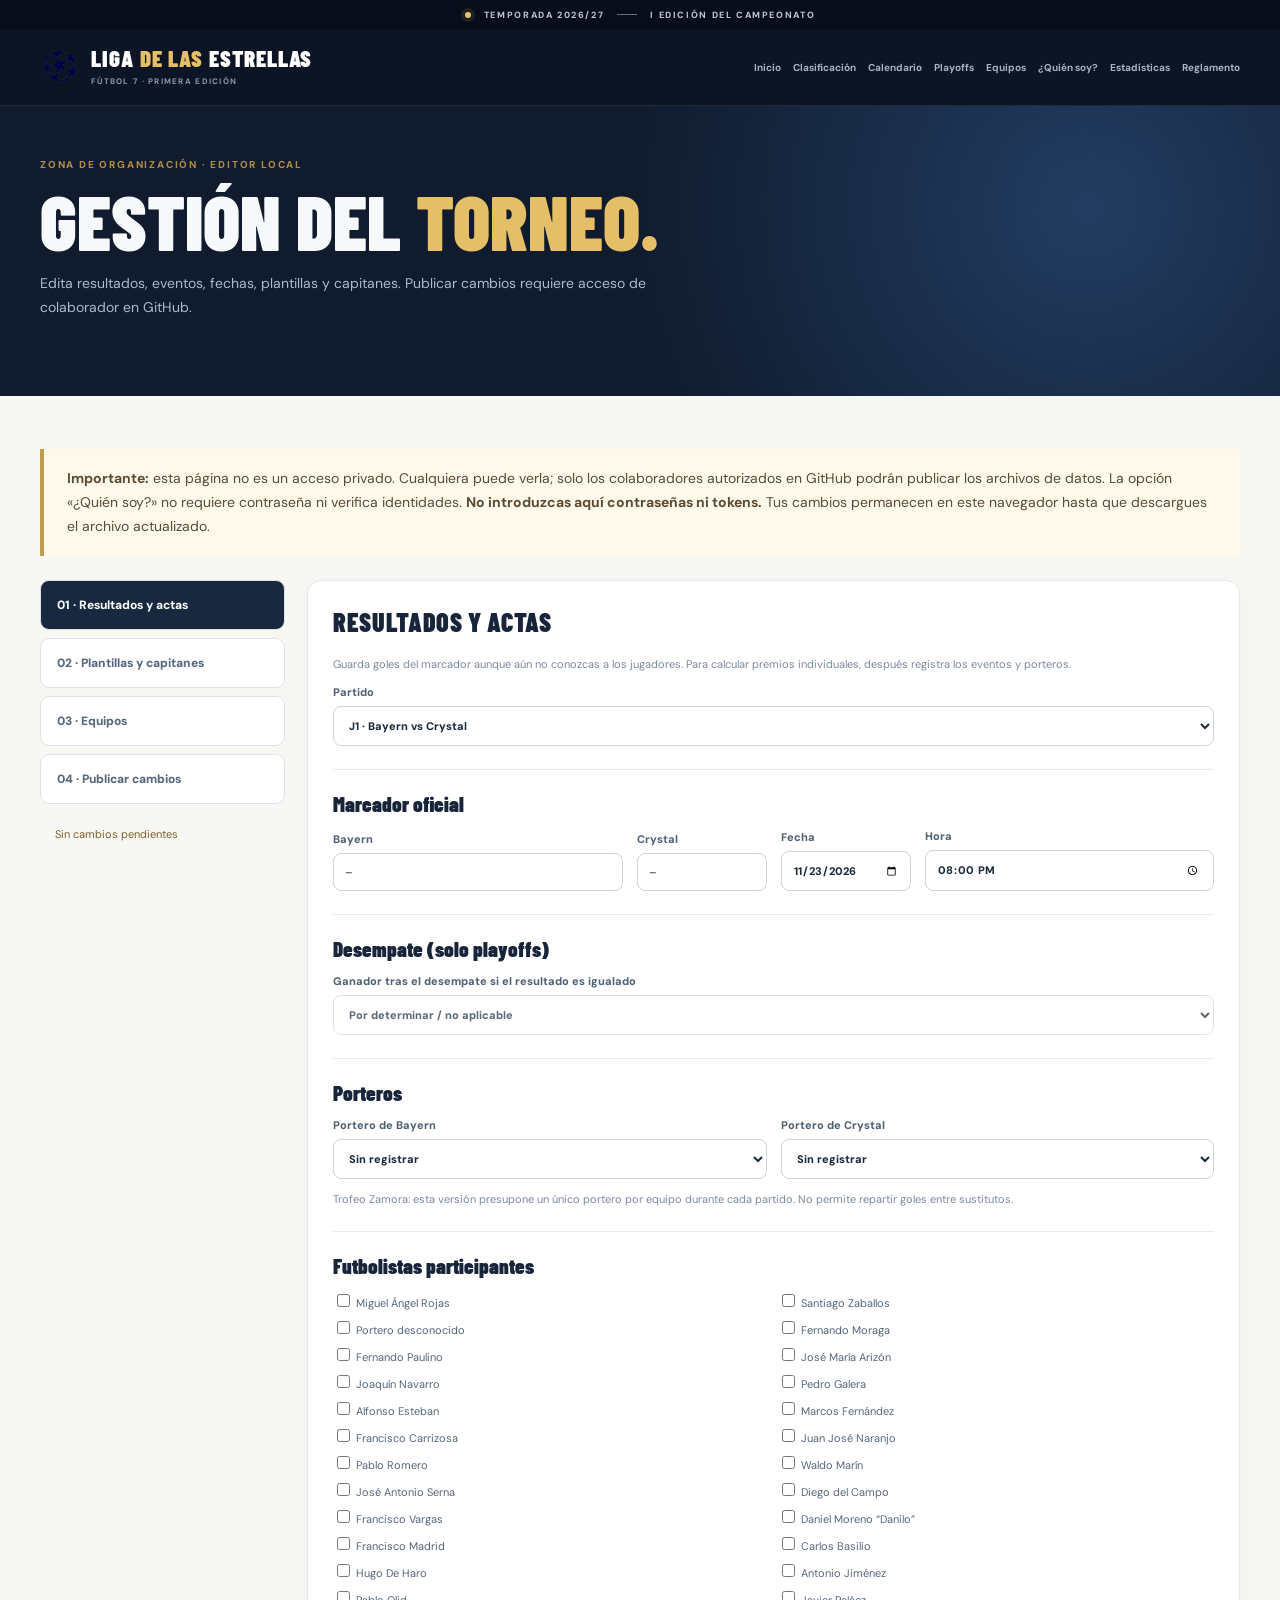
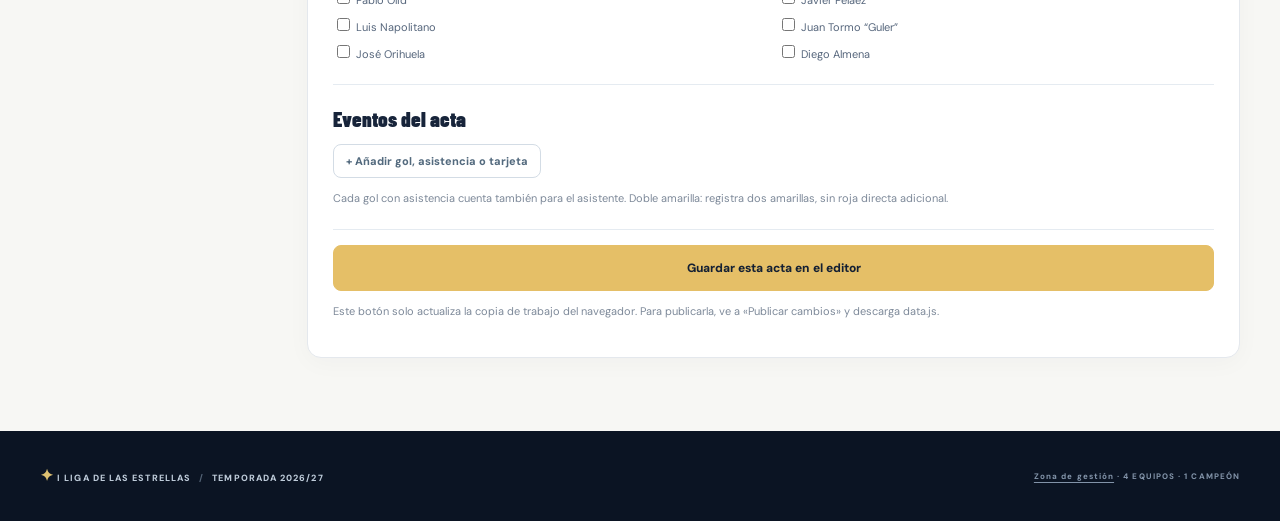
==== commit dfb64e33: "Actualizar Equipos, capitanes, escudos del perfil y logo" ====
--- a/admin.html
+++ b/admin.html
@@ -8,11 +8,12 @@
 <link rel="preconnect" href="https://fonts.googleapis.com"><link rel="preconnect" href="https://fonts.gstatic.com" crossorigin>
 <link href="https://fonts.googleapis.com/css2?family=Barlow+Condensed:wght@500;600;700;800;900&family=DM+Sans:wght@400;500;600;700;800&display=swap" rel="stylesheet">
 <link rel="stylesheet" href="styles.css"><link rel="stylesheet" href="site.css">
-<script src="data.js?v=datos-20261115-2" defer></script><script src="core.js" defer></script><script src="site.js" defer></script><script src="admin.js" defer></script>
+<script src="data.js" defer></script><script src="core.js" defer></script><script src="site.js" defer></script><script src="admin.js" defer></script>
+<link rel="icon" type="image/png" href="assets/balon-estrellas.png?v=2">
 </head><body data-page="admin">
 <div class="announcement"><span class="pulse"></span> TEMPORADA 2026/27 <span class="announcement-line"></span> I EDICIÓN DEL CAMPEONATO</div>
 <header class="site-header"><div class="container header-inner">
-<a class="brand" href="index.html" aria-label="Inicio, I Liga de las Estrellas"><span class="brand-mark" aria-hidden="true"><svg viewBox="0 0 40 40"><path d="M20 3 23.9 14.2 35.8 14.5 26.3 21.7 29.8 33.4 20 26.4 10.2 33.4 13.7 21.7 4.2 14.5 16.1 14.2Z" fill="currentColor"/></svg></span><span class="brand-name">LIGA <em>DE LAS</em> ESTRELLAS<small>FÚTBOL 7 · PRIMERA EDICIÓN</small></span></a>
+<a class="brand" href="index.html" aria-label="Inicio, I Liga de las Estrellas"><span class="brand-mark" aria-hidden="true"><img src="assets/balon-estrellas.png" alt=""></span><span class="brand-name">LIGA <em>DE LAS</em> ESTRELLAS<small>FÚTBOL 7 · PRIMERA EDICIÓN</small></span></a>
 <nav class="nav nav-full" aria-label="Navegación principal"><a href="index.html">Inicio</a><a href="liga.html">Clasificación</a><a href="calendario.html">Calendario</a><a href="playoffs.html">Playoffs</a><a href="equipos.html">Equipos</a><a href="quien-soy.html">¿Quién soy?</a><a href="estadisticas.html">Estadísticas</a><a href="reglamento.html">Reglamento</a></nav>
 <button class="mobile-menu-btn" id="menu-toggle" aria-label="Abrir menú" aria-expanded="false" type="button">☰</button>
 </div><nav class="mobile-menu" id="mobile-menu" aria-label="Navegación móvil"><a href="index.html">Inicio</a><a href="liga.html">Clasificación</a><a href="calendario.html">Calendario</a><a href="playoffs.html">Playoffs</a><a href="equipos.html">Equipos</a><a href="quien-soy.html">¿Quién soy?</a><a href="estadisticas.html">Estadísticas</a><a href="reglamento.html">Reglamento</a></nav></header>
--- a/site.css
+++ b/site.css
@@ -311,3 +311,10 @@
   body[data-page="estadisticas"] .awards-grid .award-card.golden-ball { background-position: center, center 25%; }
   body[data-page="estadisticas"] .team-awards-grid .award-card { min-height: 310px; }
 }
+
+/* Identidad actualizada y portada de Equipos */
+.brand-mark{border:0;border-radius:0;transform:none;background:none;overflow:visible}
+.brand-mark img{display:block;width:100%;height:100%;object-fit:contain}
+body[data-page="equipos"] .page-hero{background-image:linear-gradient(90deg,rgba(4,14,30,.88) 0%,rgba(4,14,30,.78) 37%,rgba(4,14,30,.14) 100%),url("assets/fondo-equipos.png");background-position:center,right center;background-size:cover,cover;background-repeat:no-repeat;min-height:330px;display:flex;align-items:center}
+body[data-page="equipos"] .page-hero .container{position:relative;z-index:1}
+@media(max-width:700px){body[data-page="equipos"] .page-hero{min-height:350px;background-image:linear-gradient(180deg,rgba(4,14,30,.93) 0%,rgba(4,14,30,.76) 52%,rgba(4,14,30,.2) 100%),url("assets/fondo-equipos.png");background-position:center,70% center;background-size:cover,auto 100%;align-items:flex-start}}
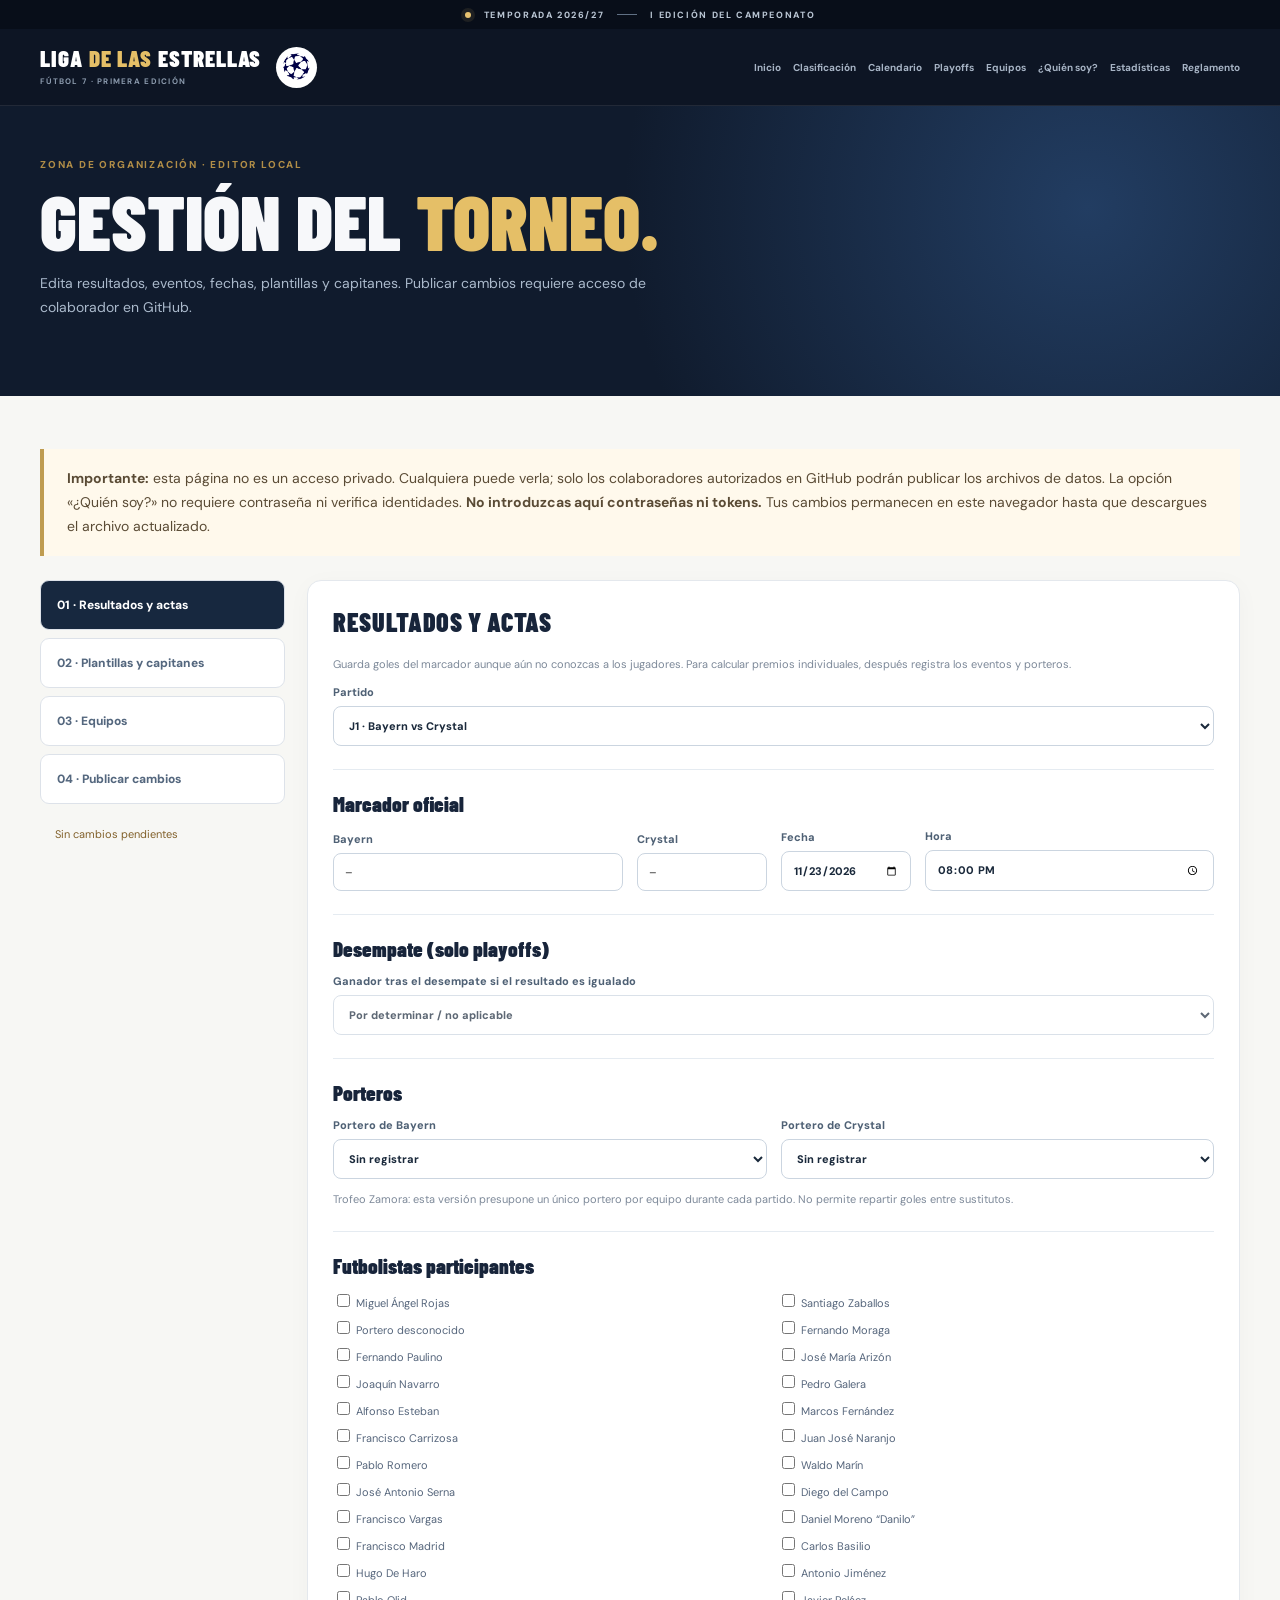
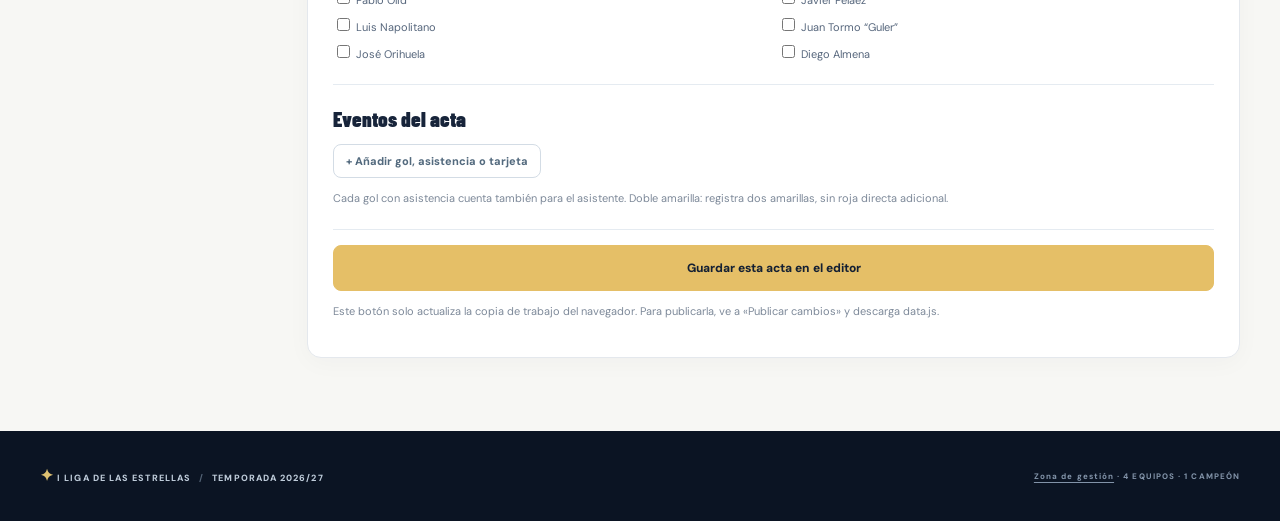
==== commit 800eb45e: "Actualizar logo visible en admin.html" ====
--- a/admin.html
+++ b/admin.html
@@ -7,7 +7,7 @@
 <title>Gestión | I Liga de las Estrellas</title>
 <link rel="preconnect" href="https://fonts.googleapis.com"><link rel="preconnect" href="https://fonts.gstatic.com" crossorigin>
 <link href="https://fonts.googleapis.com/css2?family=Barlow+Condensed:wght@500;600;700;800;900&family=DM+Sans:wght@400;500;600;700;800&display=swap" rel="stylesheet">
-<link rel="stylesheet" href="styles.css"><link rel="stylesheet" href="site.css">
+<link rel="stylesheet" href="styles.css"><link rel="stylesheet" href="site.css?v=logo-3">
 <script src="data.js" defer></script><script src="core.js" defer></script><script src="site.js" defer></script><script src="admin.js" defer></script>
 <link rel="icon" type="image/png" href="assets/balon-estrellas.png?v=2">
 </head><body data-page="admin">
--- a/site.css
+++ b/site.css
@@ -318,3 +318,5 @@
 body[data-page="equipos"] .page-hero{background-image:linear-gradient(90deg,rgba(4,14,30,.88) 0%,rgba(4,14,30,.78) 37%,rgba(4,14,30,.14) 100%),url("assets/fondo-equipos.png");background-position:center,right center;background-size:cover,cover;background-repeat:no-repeat;min-height:330px;display:flex;align-items:center}
 body[data-page="equipos"] .page-hero .container{position:relative;z-index:1}
 @media(max-width:700px){body[data-page="equipos"] .page-hero{min-height:350px;background-image:linear-gradient(180deg,rgba(4,14,30,.93) 0%,rgba(4,14,30,.76) 52%,rgba(4,14,30,.2) 100%),url("assets/fondo-equipos.png");background-position:center,70% center;background-size:cover,auto 100%;align-items:flex-start}}
+
+.brand-mark{order:2;margin-left:5px;background:#fff;border-radius:50%;padding:4px;flex:none}
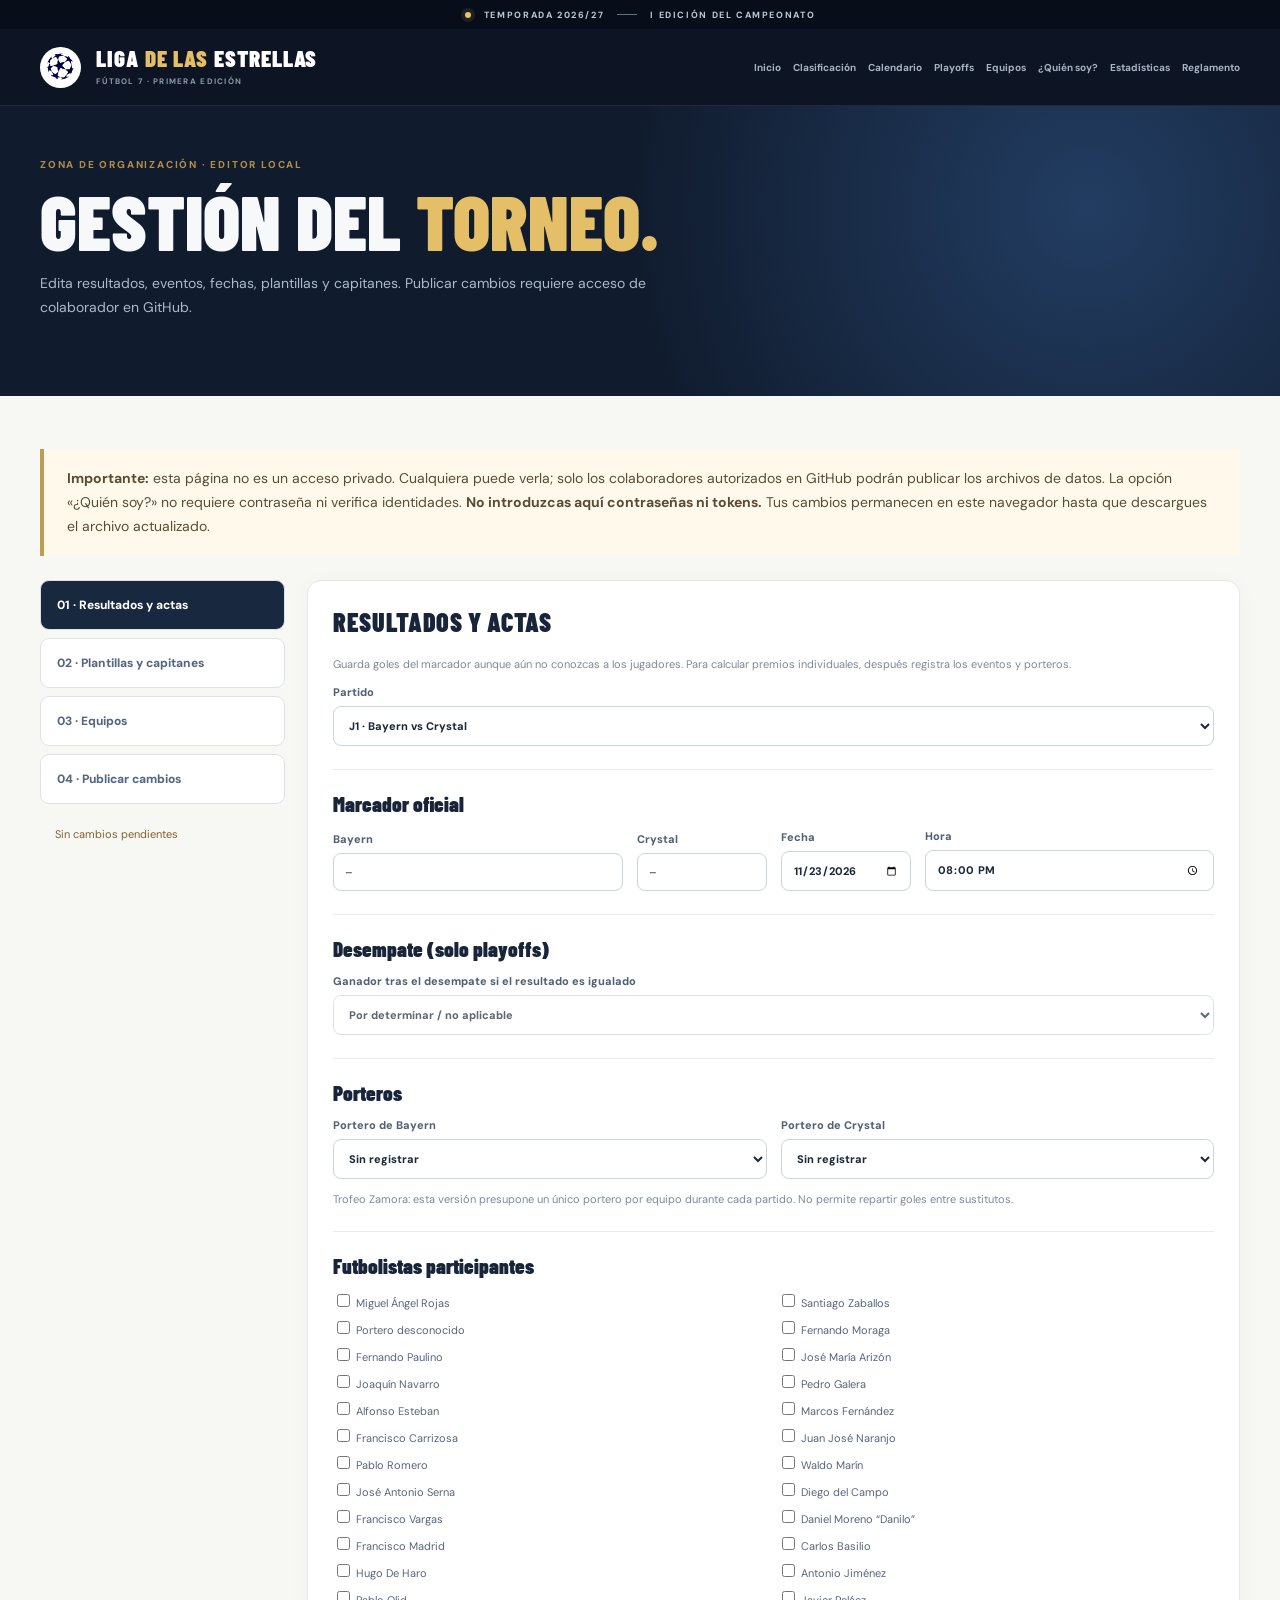
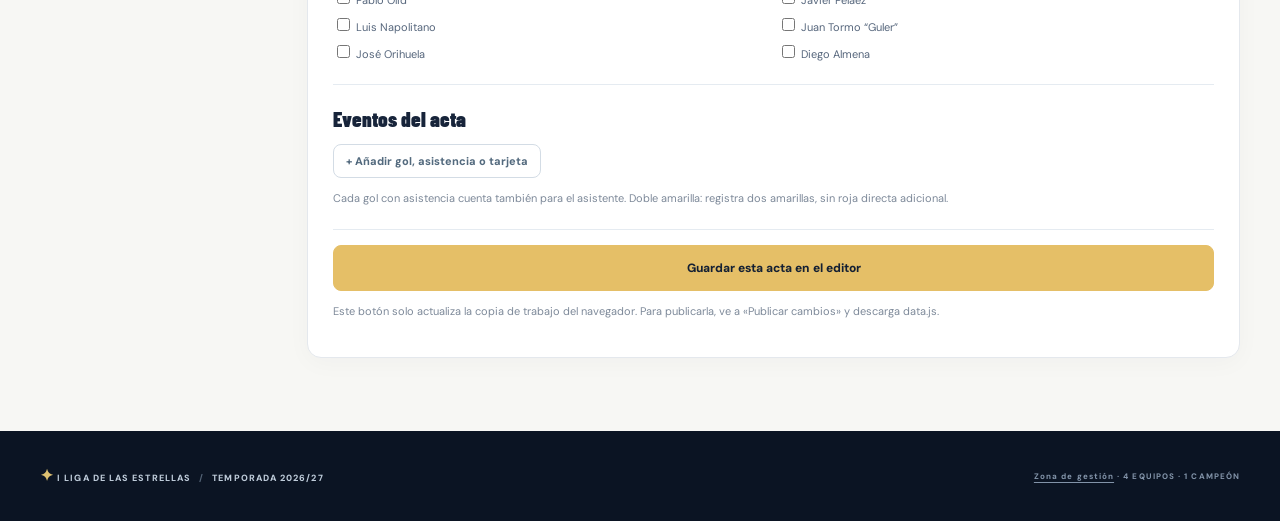
==== commit 32778aeb: "Actualizar posición del logo en admin.html" ====
--- a/admin.html
+++ b/admin.html
@@ -7,7 +7,7 @@
 <title>Gestión | I Liga de las Estrellas</title>
 <link rel="preconnect" href="https://fonts.googleapis.com"><link rel="preconnect" href="https://fonts.gstatic.com" crossorigin>
 <link href="https://fonts.googleapis.com/css2?family=Barlow+Condensed:wght@500;600;700;800;900&family=DM+Sans:wght@400;500;600;700;800&display=swap" rel="stylesheet">
-<link rel="stylesheet" href="styles.css"><link rel="stylesheet" href="site.css?v=logo-3">
+<link rel="stylesheet" href="styles.css"><link rel="stylesheet" href="site.css?v=logo-izquierda-4">
 <script src="data.js" defer></script><script src="core.js" defer></script><script src="site.js" defer></script><script src="admin.js" defer></script>
 <link rel="icon" type="image/png" href="assets/balon-estrellas.png?v=2">
 </head><body data-page="admin">
--- a/site.css
+++ b/site.css
@@ -320,3 +320,5 @@
 @media(max-width:700px){body[data-page="equipos"] .page-hero{min-height:350px;background-image:linear-gradient(180deg,rgba(4,14,30,.93) 0%,rgba(4,14,30,.76) 52%,rgba(4,14,30,.2) 100%),url("assets/fondo-equipos.png");background-position:center,70% center;background-size:cover,auto 100%;align-items:flex-start}}
 
 .brand-mark{order:2;margin-left:5px;background:#fff;border-radius:50%;padding:4px;flex:none}
+
+.brand-mark{order:0;margin-left:0;margin-right:5px}
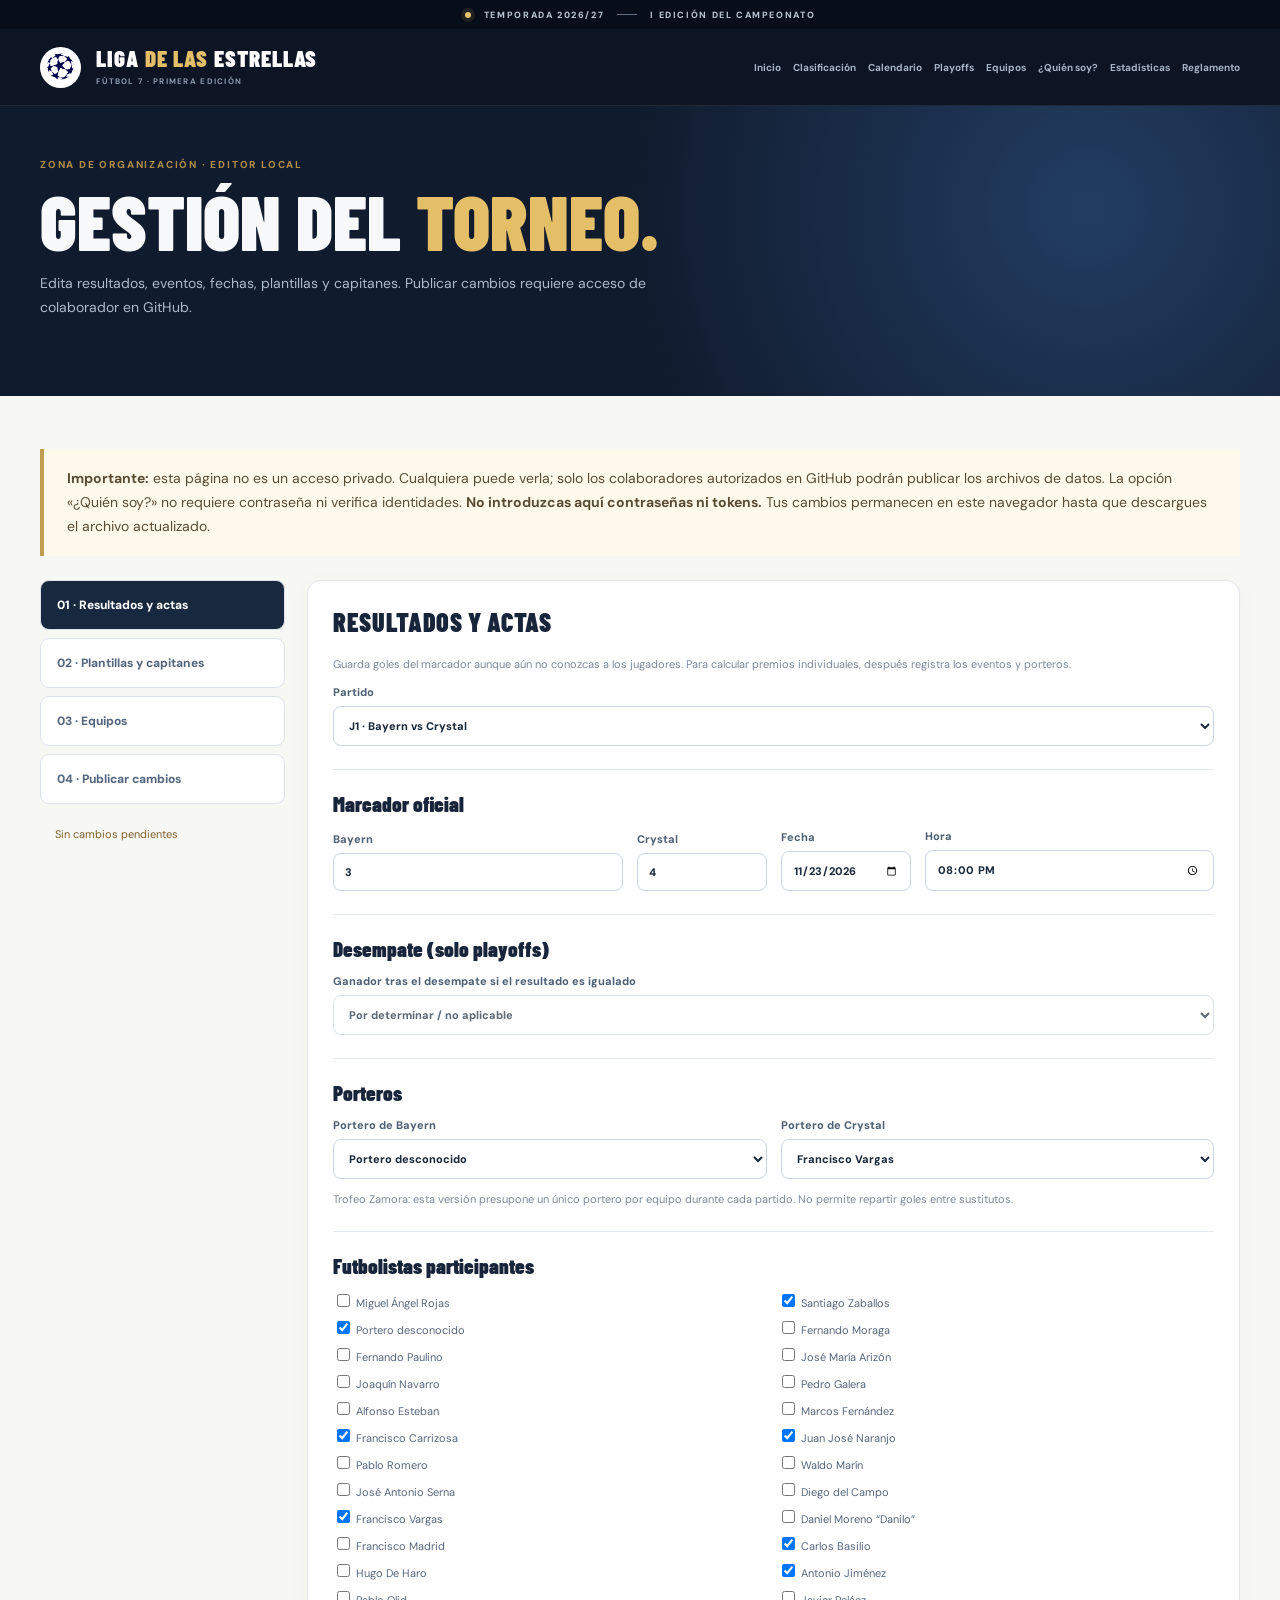
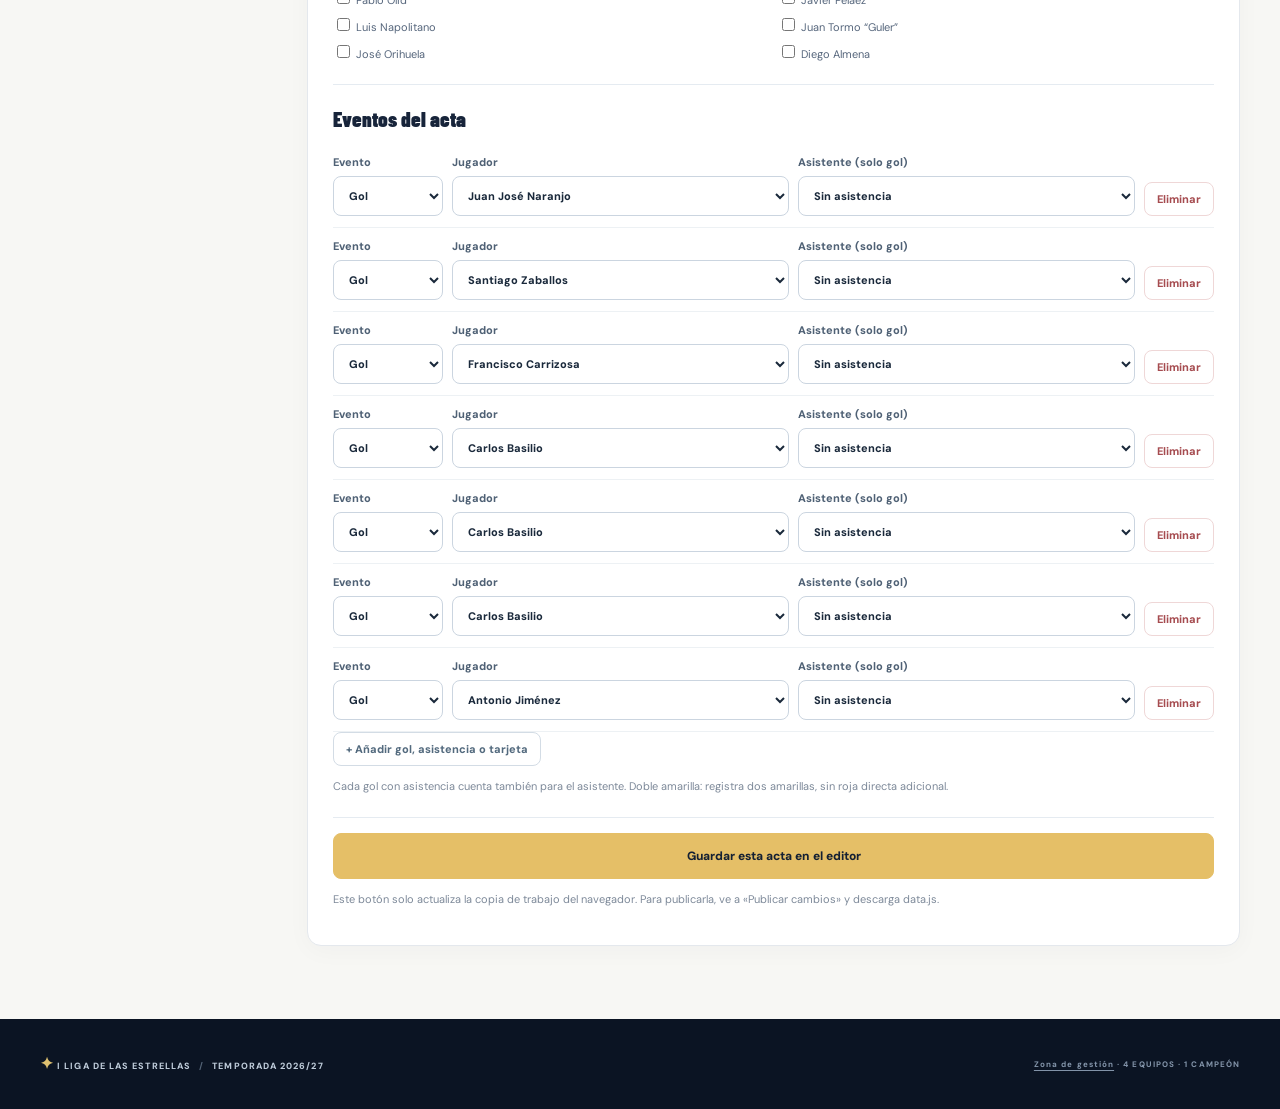
==== commit 04bbc31c: "Registrar jornada inicial y colores de equipos" ====
--- a/admin.html
+++ b/admin.html
@@ -7,8 +7,8 @@
 <title>Gestión | I Liga de las Estrellas</title>
 <link rel="preconnect" href="https://fonts.googleapis.com"><link rel="preconnect" href="https://fonts.gstatic.com" crossorigin>
 <link href="https://fonts.googleapis.com/css2?family=Barlow+Condensed:wght@500;600;700;800;900&family=DM+Sans:wght@400;500;600;700;800&display=swap" rel="stylesheet">
-<link rel="stylesheet" href="styles.css"><link rel="stylesheet" href="site.css?v=logo-izquierda-4">
-<script src="data.js" defer></script><script src="core.js" defer></script><script src="site.js" defer></script><script src="admin.js" defer></script>
+<link rel="stylesheet" href="styles.css?v=j1-20261123"><link rel="stylesheet" href="site.css?v=j1-20261123">
+<script src="data.js?v=j1-20261123" defer></script><script src="core.js?v=sorteo-1" defer></script><script src="site.js?v=sorteo-1" defer></script><script src="admin.js?v=sorteo-1" defer></script>
 <link rel="icon" type="image/png" href="assets/balon-estrellas.png?v=2">
 </head><body data-page="admin">
 <div class="announcement"><span class="pulse"></span> TEMPORADA 2026/27 <span class="announcement-line"></span> I EDICIÓN DEL CAMPEONATO</div>
--- a/styles.css
+++ b/styles.css
@@ -11,3 +11,6 @@
 @media(max-width:800px){.header-inner{height:67px}.brand-name{font-size:19px}.brand{min-width:0}.brand-mark{width:35px;height:35px}.nav{gap:12px}.nav a{font-size:10px}.hero-grid{grid-template-columns:1fr 140px;gap:10px}.hero h1{font-size:67px}.hero-copy{font-size:12px}.hero-emblem{opacity:.45}.emblem-outer{width:130px;height:130px}.emblem-inner{width:110px;height:110px}.emblem-star{font-size:32px}.emblem-num{font-size:42px}.emblem-sub{display:none}.hero-bottom{align-items:start;flex-direction:column;gap:13px}.filters-inner{align-items:start;flex-direction:column;padding:17px 0;gap:12px}.filter-actions{justify-content:space-between;width:100%}.overview{grid-template-columns:repeat(2,1fr);margin-bottom:58px}.awards-grid{grid-template-columns:repeat(2,1fr)}.award-card{min-height:322px;padding:23px}.award-name{font-size:30px}.awards-section{padding-bottom:64px}.rankings-section{padding:61px 0}.section-heading h2{font-size:39px}.heading-aside{display:none}}
 @media(max-width:560px){.container{width:calc(100% - 30px)}.announcement{font-size:8px;letter-spacing:.12em}.nav{display:none}.header-inner{height:64px}.brand-name{font-size:20px}.hero-inner{padding-top:27px}.eyebrow{font-size:8px;letter-spacing:.1em}.hero-grid{display:block;padding:41px 0 40px}.hero-kicker{font-size:9px}.hero h1{font-size:clamp(57px,14.8vw,80px);margin:14px 0;line-height:.88}.hero-copy{max-width:345px;font-size:12px;line-height:1.8}.hero-emblem{display:none}.team-rail{display:grid;grid-template-columns:repeat(2,1fr);gap:12px 14px;width:100%}.team-item{font-size:10px}.hero-bottom{padding:17px 0 22px}.filters-inner{min-height:auto}.filter-heading{font-size:9px}.filter-actions{align-items:stretch;flex-wrap:wrap;gap:8px}.segmented{flex:1}.segment{flex:1;font-size:9px;padding:10px 7px}.demo-toggle{padding:9px 12px;font-size:10px}.overview{margin-top:20px;margin-bottom:57px;gap:9px}.summary-card{height:133px;padding:18px 17px}.summary-card:before{top:19px;bottom:19px}.summary-count{font-size:49px}.count-total{font-size:19px}.summary-icon{right:14px;top:17px;font-size:21px}.summary-icon svg{height:20px;width:20px}.summary-bottom{margin-top:13px}.summary-bottom strong{font-size:9px}.summary-bottom span{font-size:9px}.section-heading{margin-bottom:23px}.section-heading h2{font-size:36px}.section-heading p{font-size:11px;line-height:1.5}.awards-grid{gap:11px}.award-card{padding:17px 15px 15px;min-height:310px}.award-symbol{width:39px;height:39px}.award-symbol svg{width:20px;height:20px}.award-name{font-size:25px;margin:30px 0 8px}.award-subtitle{font-size:9px;min-height:39px}.award-divider{margin:14px 0 14px}.award-winner{font-size:20px}.award-winner.muted{font-size:18px}.award-bottom{padding-top:12px}.award-bottom strong{font-size:8px}.award-stat{font-size:21px}.rankings-grid{grid-template-columns:1fr;gap:14px}.rankings-section .section-heading{align-items:start;flex-direction:column;gap:14px}.ranking-card{min-height:290px}.ranking-head{padding:20px}.ranking-table td:first-child,.ranking-table th:first-child{padding-left:15px}.ranking-table td:last-child,.ranking-table th:last-child{padding-right:15px}.rules-grid{grid-template-columns:1fr;gap:10px}.rule-item{padding:19px;gap:13px}.method-section{padding-top:59px;padding-bottom:65px}.footer-content{flex-direction:column;justify-content:center;min-height:95px;gap:7px;text-align:center}.footer-content>span{font-size:7px}.toast{left:15px;right:15px;bottom:15px;max-width:none}}
 @media(prefers-reduced-motion:reduce){*,*:before,*:after{scroll-behavior:auto!important;transition:none!important}}
+.ranking-table.zamora-table th:nth-child(2){width:42%}
+.ranking-table.zamora-table th:nth-child(4),.ranking-table.zamora-table td:nth-child(4){width:42px;text-align:right;font-weight:800}
+@media(max-width:560px){.ranking-table.zamora-table th,.ranking-table.zamora-table td{padding-left:6px;padding-right:6px}.ranking-table.zamora-table th:first-child,.ranking-table.zamora-table td:first-child{padding-left:12px;width:35px}.ranking-table.zamora-table th:last-child,.ranking-table.zamora-table td:last-child{padding-right:12px;width:60px}}
--- a/site.css
+++ b/site.css
@@ -322,3 +322,16 @@
 .brand-mark{order:2;margin-left:5px;background:#fff;border-radius:50%;padding:4px;flex:none}
 
 .brand-mark{order:0;margin-left:0;margin-right:5px}
+
+/* Cuadro final: semifinales y final arriba; tercer puesto debajo. */
+.playoff-bracket{grid-template-columns:minmax(0,1fr) minmax(0,1fr);align-items:start;gap:22px}
+.playoff-bracket .bracket-semis{grid-column:1;grid-row:1}
+.playoff-bracket .bracket-final{grid-column:2;grid-row:1;padding-top:44px}
+.playoff-bracket .bracket-bronze{grid-column:1/-1;grid-row:2;padding-top:18px;margin-top:4px;border-top:1px solid #d9e1e9}
+.playoff-bracket .bracket-bronze .bracket-match{max-width:620px;width:100%}
+.playoff-bracket .bracket-final .bracket-match{border-color:#cfb16c;box-shadow:0 14px 32px rgba(20,37,59,.11)}
+.playoff-bracket .bracket-final .match-label{background:#19334f;color:#f6d991}
+.playoff-bracket .bracket-label{letter-spacing:.1em}
+@media(max-width:700px){.playoff-bracket{grid-template-columns:minmax(0,1fr)}.playoff-bracket .bracket-semis,.playoff-bracket .bracket-final,.playoff-bracket .bracket-bronze{grid-column:1;grid-row:auto;padding-top:0}.playoff-bracket .bracket-bronze{padding-top:20px}.playoff-bracket .bracket-final{margin-top:8px}}
+/* El contorno mantiene visible la franja blanca de Crystal sobre las tarjetas claras. */
+.team-card .team-color{box-shadow:0 0 0 1px rgba(28,46,68,.2)}
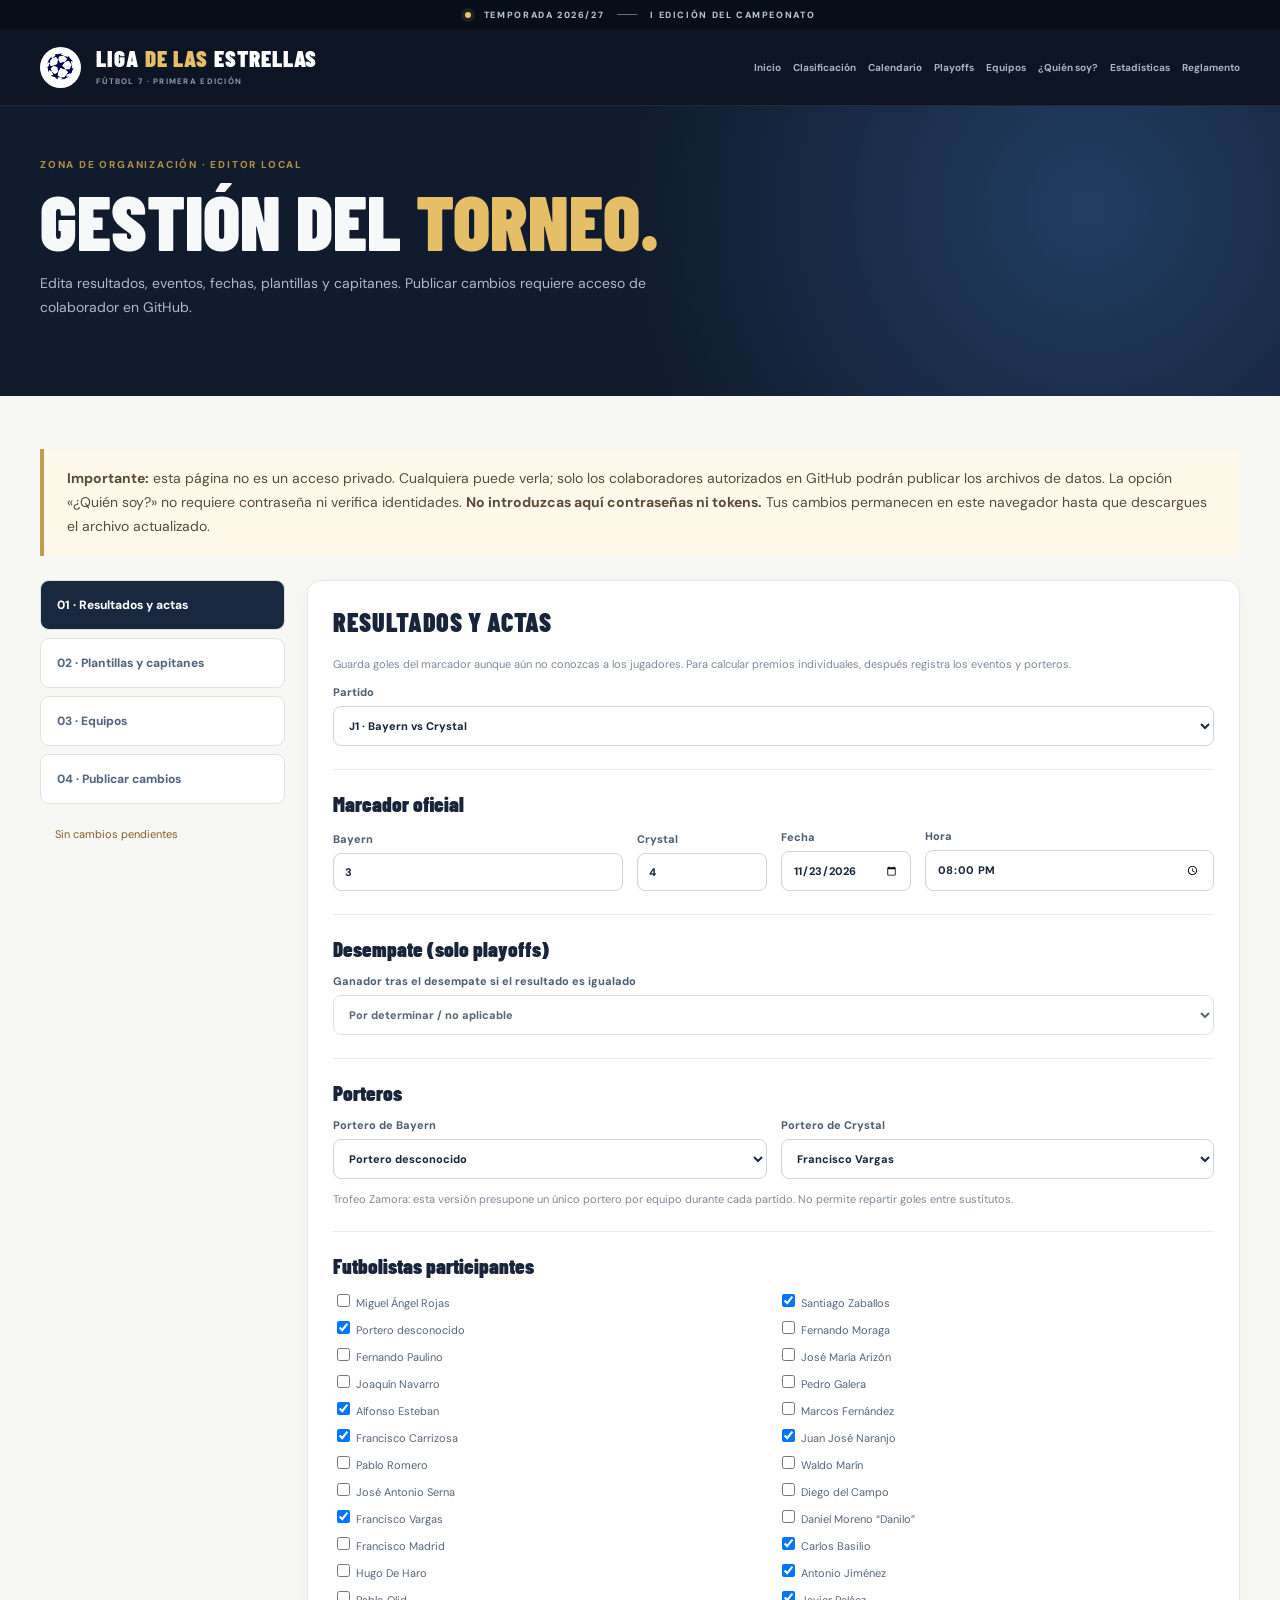
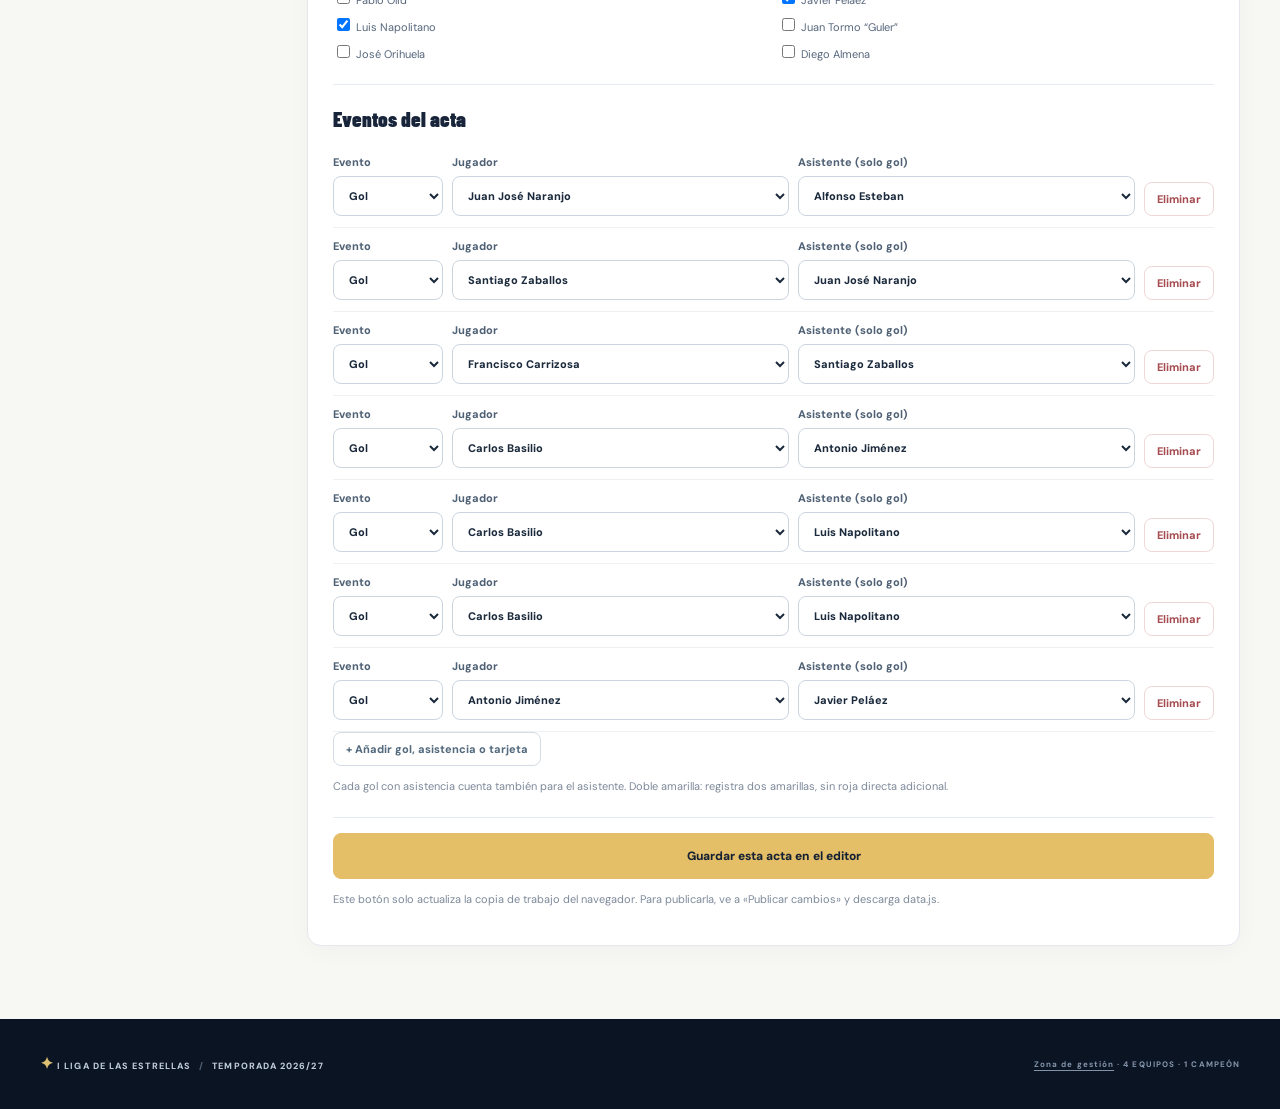
==== commit 1059f6e2: "Actualizar asistencias y podio Pichichi" ====
--- a/admin.html
+++ b/admin.html
@@ -8,7 +8,7 @@
 <link rel="preconnect" href="https://fonts.googleapis.com"><link rel="preconnect" href="https://fonts.gstatic.com" crossorigin>
 <link href="https://fonts.googleapis.com/css2?family=Barlow+Condensed:wght@500;600;700;800;900&family=DM+Sans:wght@400;500;600;700;800&display=swap" rel="stylesheet">
 <link rel="stylesheet" href="styles.css?v=j1-20261123"><link rel="stylesheet" href="site.css?v=j1-20261123">
-<script src="data.js?v=j1-20261123" defer></script><script src="core.js?v=sorteo-1" defer></script><script src="site.js?v=sorteo-1" defer></script><script src="admin.js?v=sorteo-1" defer></script>
+<script src="data.js?v=j1-assistencias-2" defer></script><script src="core.js?v=sorteo-1" defer></script><script src="site.js?v=sorteo-1" defer></script><script src="admin.js?v=sorteo-1" defer></script>
 <link rel="icon" type="image/png" href="assets/balon-estrellas.png?v=2">
 </head><body data-page="admin">
 <div class="announcement"><span class="pulse"></span> TEMPORADA 2026/27 <span class="announcement-line"></span> I EDICIÓN DEL CAMPEONATO</div>
--- a/styles.css
+++ b/styles.css
@@ -14,3 +14,5 @@
 .ranking-table.zamora-table th:nth-child(2){width:42%}
 .ranking-table.zamora-table th:nth-child(4),.ranking-table.zamora-table td:nth-child(4){width:42px;text-align:right;font-weight:800}
 @media(max-width:560px){.ranking-table.zamora-table th,.ranking-table.zamora-table td{padding-left:6px;padding-right:6px}.ranking-table.zamora-table th:first-child,.ranking-table.zamora-table td:first-child{padding-left:12px;width:35px}.ranking-table.zamora-table th:last-child,.ranking-table.zamora-table td:last-child{padding-right:12px;width:60px}}
+
+.pichichi-podium .award-name{margin-top:20px}.pichichi-podium .award-divider{margin:12px 0}.pichichi-podium-list{list-style:none;padding:0;margin:10px 0 0;display:grid;gap:8px}.pichichi-podium-list li{display:flex;align-items:center;gap:7px;padding:7px 8px;background:#0b1b30bb;border:1px solid #ffffff30;border-radius:7px;font-size:11px;line-height:1.1}.pichichi-podium-list .podium-place{color:var(--award);font-weight:900}.pichichi-podium-list .podium-player{flex:1;min-width:0;font-weight:800;overflow-wrap:anywhere}.pichichi-podium-list .podium-player small{display:block;color:#c7d8df;font-size:9px;margin-top:3px}.pichichi-podium-list strong{white-space:nowrap;color:var(--award);font-size:10px}.pichichi-podium-list .podium-empty{color:#d5e0e8}.ranking-scroll{overflow-x:auto}.ranking-table.pichichi-table{min-width:510px}.ranking-table.pichichi-table th:nth-child(2){width:42%}.ranking-table.pichichi-table th:nth-child(3),.ranking-table.pichichi-table th:nth-child(4),.ranking-table.pichichi-table th:nth-child(5){width:47px;text-align:right}.ranking-table.pichichi-table th:last-child,.ranking-table.pichichi-table td:last-child{width:65px;text-align:right;padding-right:16px}.ranking-table.pichichi-table td:nth-child(n+3){text-align:right;font-weight:800}.ranking-table.pichichi-table td{padding-top:11px;padding-bottom:11px}
